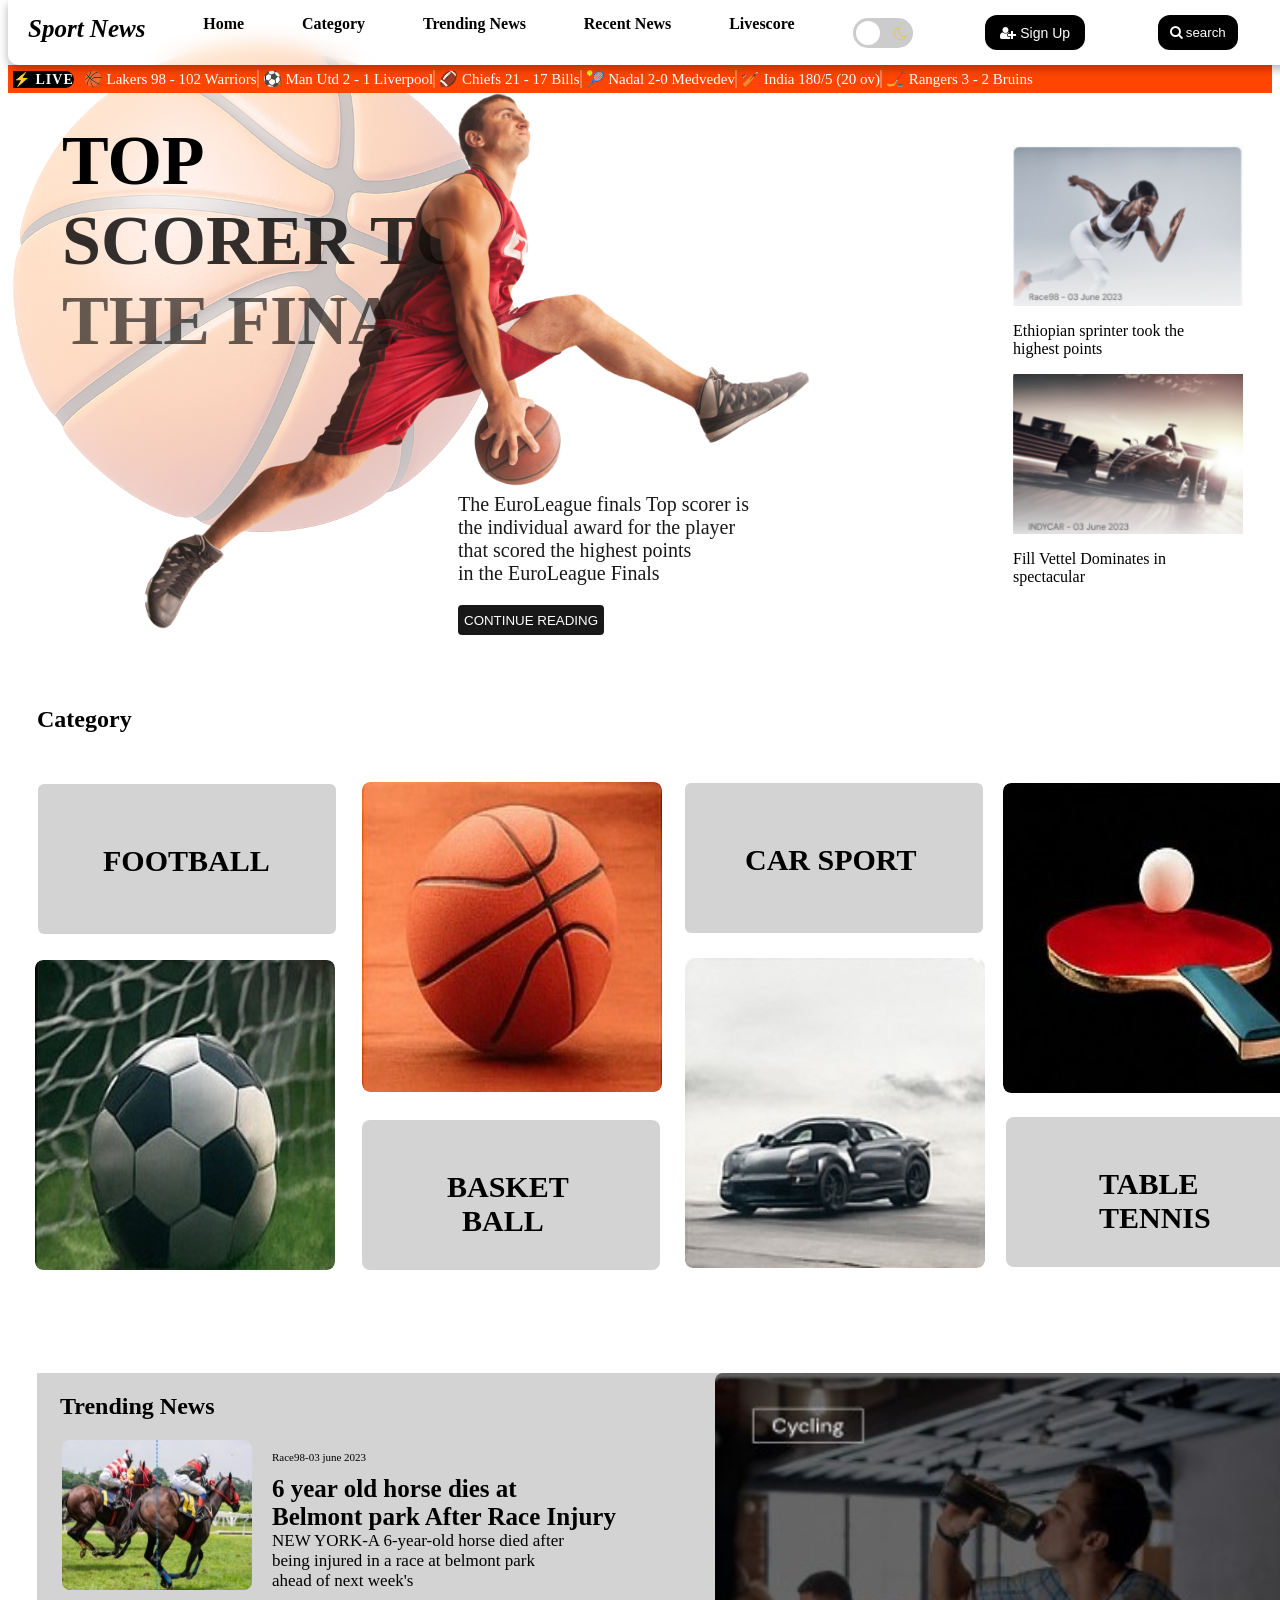
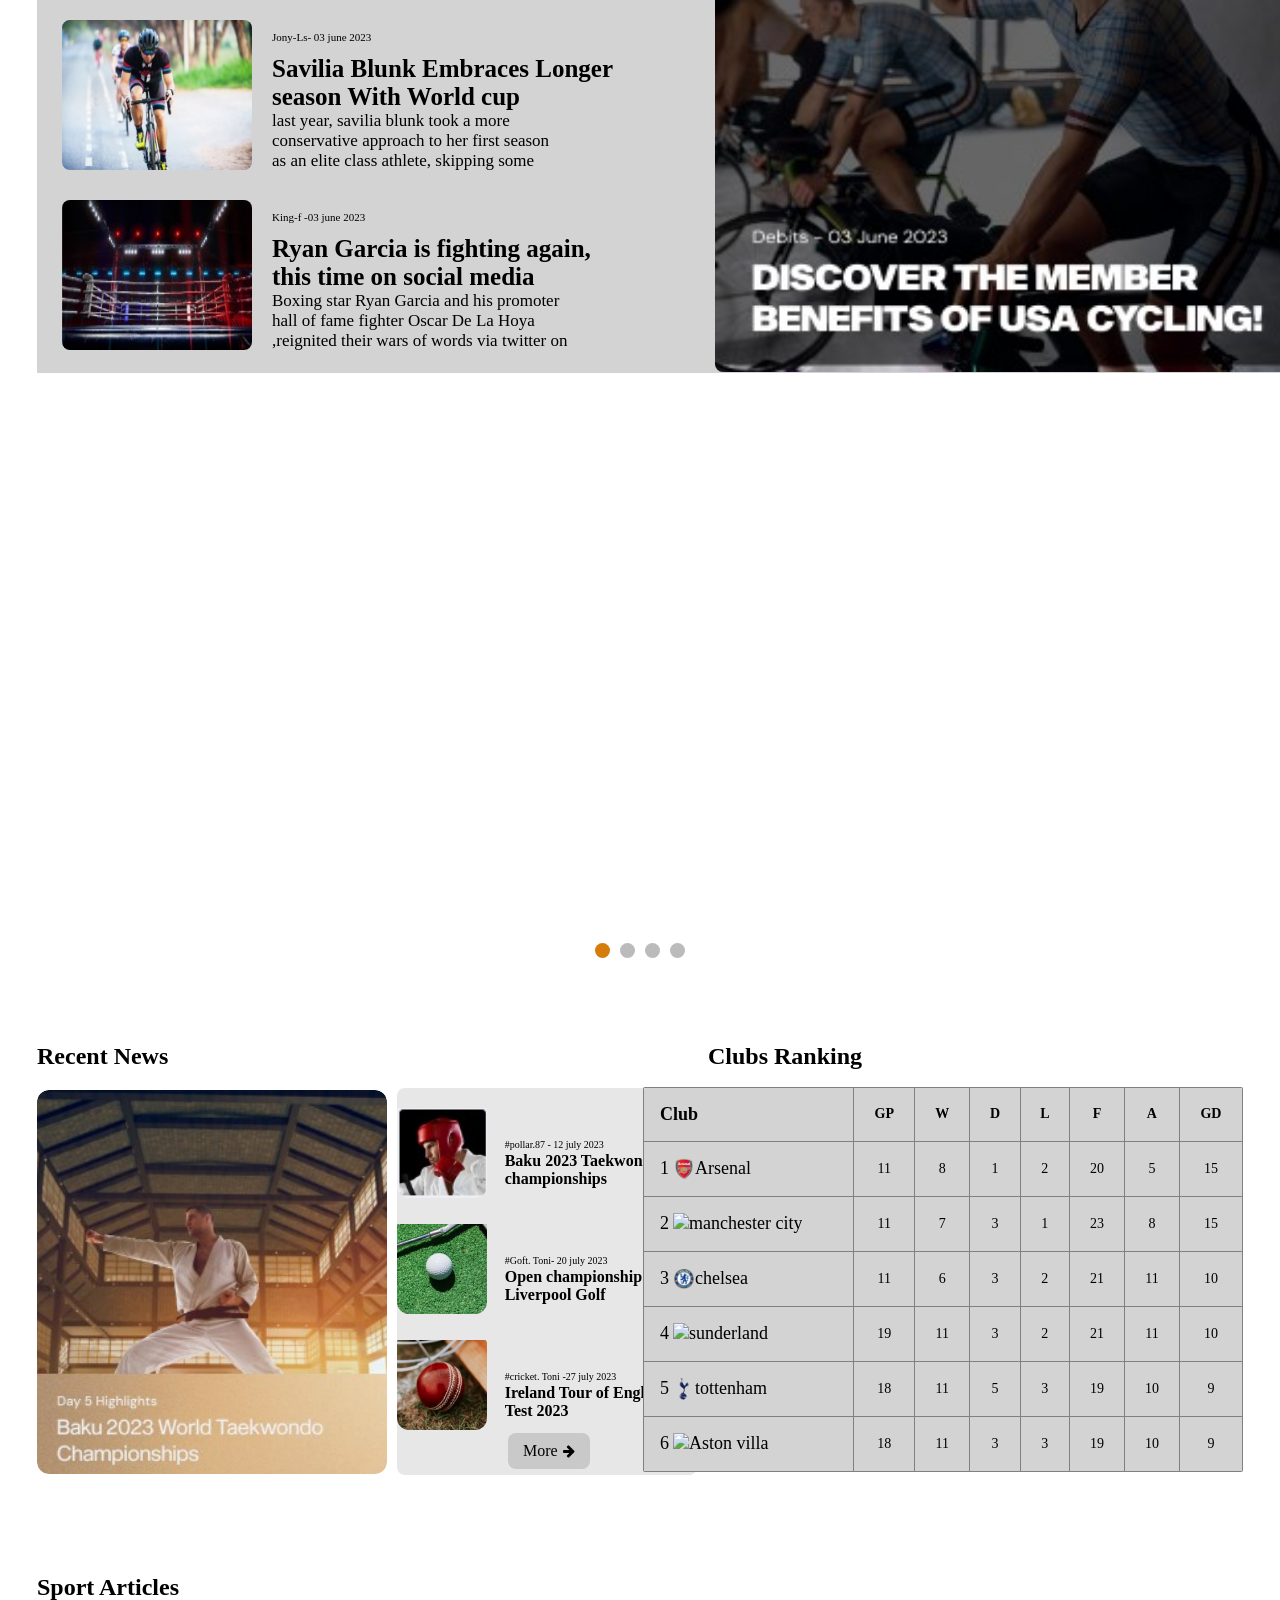
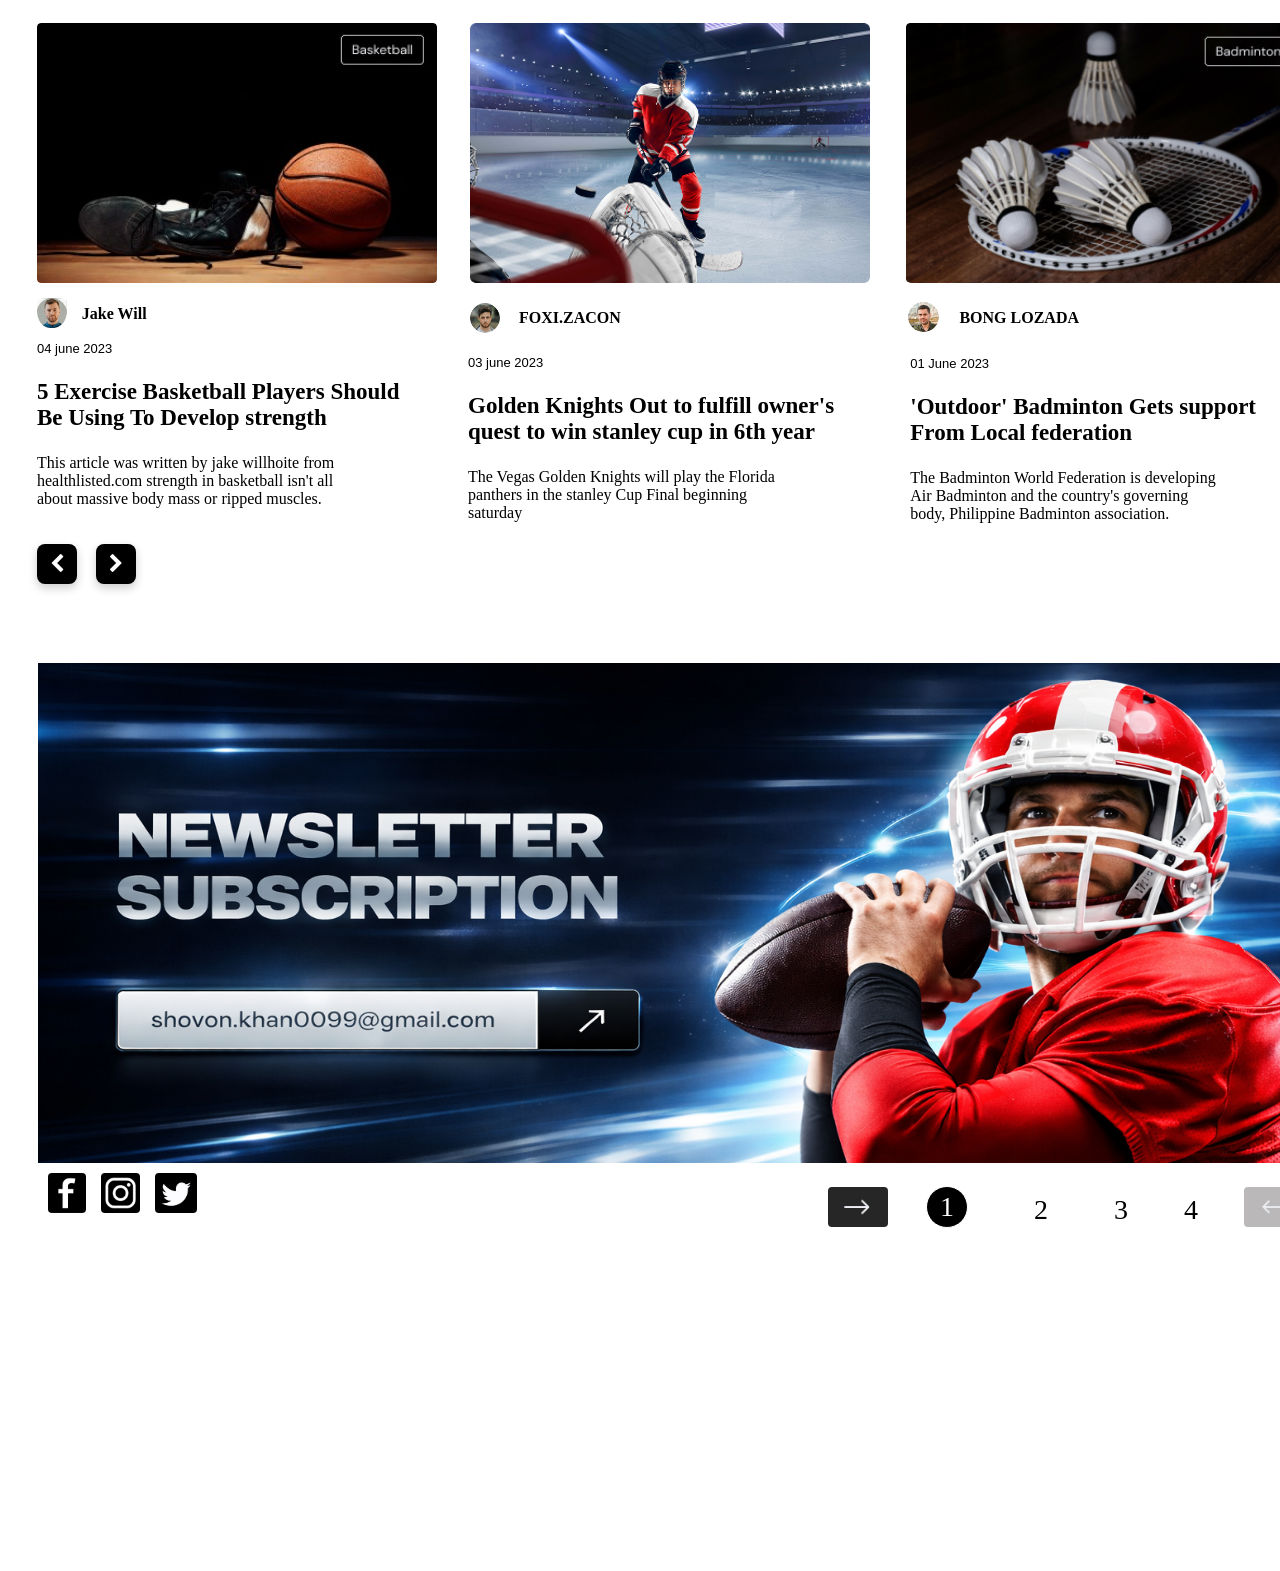
==== index.html @ 39269002 "make services the main page" ====
<!DOCTYPE html>
<html lang="en">

<head>
    <meta charset="UTF-8">
    <meta name="viewport" content="width=device-width, initial-scale=1.0">
    <title>Sport News - Your Daily Sports Hub</title>
    <link rel="stylesheet" href="https://cdnjs.cloudflare.com/ajax/libs/font-awesome/4.7.0/css/font-awesome.min.css">
    <link rel="stylesheet" href="../HTML/styly.css">
</head>

<body>

    <div id="main-wrapper">
        <div class="live-ticker">
            <div class="ticker-label">⚡ LIVE</div>
            <div class="ticker-wrap">
                <div class="ticker-move">
                    <span class="ticker-item">🏀 Lakers 98 - 102 Warriors</span>
                    <span class="ticker-item">⚽ Man Utd 2 - 1 Liverpool</span>
                    <span class="ticker-item">🏈 Chiefs 21 - 17 Bills</span>
                    <span class="ticker-item">🎾 Nadal 2-0 Medvedev</span>
                    <span class="ticker-item">🏏 India 180/5 (20 ov)</span>
                    <span class="ticker-item">🏒 Rangers 3 - 2 Bruins</span>
                </div>
            </div>
        </div>
        <!-- Navigation -->
        <ul class="nav-bar">
            <li class="brand">Sport News</li>
            <li style="font-weight: bold;"><a href="">Home</a></li>
            <li><a href="#invisible1">Category</a></li>
            <li><a href="#invisible2">Trending News</a></li>
            <li><a href="#invisible3">Recent News</a></li>
            <li><a href="#invisible3">Livescore</a></li>
            <li class="theme-switch-wrapper">
                <label class="theme-switch" for="darkmode-toggle">
                    <input type="checkbox" id="darkmode-toggle">
                    <span class="slider round">
                        <i class="fa fa-sun-o sun-icon"></i>
                        <i class="fa fa-moon-o moon-icon"></i>
                    </span>
                </label>
            </li>
            <!-- Sign Up Button (dynamically replaced by avatar when logged in) -->
            <li><button class="signup-button" id="signupBtn"><i class="fa fa-user-plus"></i> Sign Up</button></li>
            <button class="search-button">
                <i class="fa fa-search"></i> search
            </button>
        </ul>

        <!-- Hero Section -->
        <div class="hero-section">
            <img src="../Image/main ball3.png" alt="" class="heroball">
            <div class="hero-title">
                <h1 id="hero-headline">
                    <span class="title-word  word1">TOP </span> <br>
                    <span class="title-word word2">SCORER TO </span> <br>
                    <span class="title-word word3">THE FINAL</span> <br>
                    <span class="title-word  word4">MATCH </span>
                </h1>
            </div>
            <div class="hero-overlay">
                <img src="../Image/basketball player.png" alt="" class="hero-basketball-img">
                <div class="hero-text-box">
                    <p>
                        The EuroLeague finals Top scorer is <br>
                        the individual award for the player <br>
                        that scored the highest points <br>
                        in the EuroLeague Finals
                    </p>
                    <button class="read-more-btn"><a href="#sports-articles" class="read-more-link">CONTINUE
                            READING</a></button>
                </div>
            </div>
            <p id="invisible1"></p>
            <div class="side-articles">
                <div class="side-articles-img1">
                    <img src="../Image/relome.png" alt="" class="side-article-img">
                </div>
                <p class="font"> Ethiopian sprinter took the <br> highest points</p>
                <div class="side-articles-img2">
                    <img src="../Image/selome.png" alt="" class="side-article-img">
                </div>
                <p class="font">Fill Vettel Dominates in <br> spectacular</p>
            </div>
        </div>

        <!-- Category Section -->
        <h2 id="category-heading">Category</h2>
        <div class="category-grid reveal-up">
            <div>
                <div class="flabel">
                    <h3 class="football-label">FOOTBALL</h3>
                </div>
                <div class="fbal-Container">
                    <img src="../Image/fbal.jpg" alt="" class="football-img">
                </div>
            </div>
            <div>
                <div class="basktcontainer">
                    <img src="../Image/baskball.jpg" alt="" class="basketball-img">
                </div>
                <div class="bbal-label-container">
                    <h3 class="basketball-label">BASKET <br><span style="margin-left:15px;">BALL</span></h3>
                </div>
            </div>
            <div>
                <div class="tcarblowup">
                    <h3 class="car-label">CAR SPORT</h3>
                </div>
                <div class="carblowup">
                    <img src="../Image/car.jpg" alt="" class="car-img">
                </div>
            </div>
            <div>
                <div class="tennis-blowup">
                    <img src="../Image/tableten.jpg" alt="" class="tennis-img">
                </div>
                <div class="tlabel-blowup">
                    <h3 class="tennis-label">TABLE <br> <span>TENNIS</span></h3>
                </div>
            </div>
        </div>
        <p id="invisible2"></p>
        <!-- Trending Section -->
        <div class="trending-section  reveal-up" id="trending-section">
            <h2 class="trending-title">Trending News</h2>
            <div>
                <div class="trending-item">
                    <img src="../Image/best.jpg" alt="" class="trending-img">
                    <p class="trending-meta">Race98-03 june 2023 <br><br>
                        <span class="trending-headline">6 year old horse dies at <br> Belmont park After Race
                            Injury</span><br>
                        <span class="trending-desc">NEW YORK-A 6-year-old horse died after <br> being injured in a race
                            at belmont park <br> ahead of next week's</span>
                    </p>
                </div><br>
                <div class="trending-item">
                    <img src="../Image/awesome.jpg" alt="" class="trending-img">
                    <p class="trending-meta">Jony-Ls- 03 june 2023 <br><br>
                        <span class="trending-headline">Savilia Blunk Embraces Longer <br> season With World
                            cup</span><br>
                        <span class="trending-desc">last year, savilia blunk took a more <br> conservative approach to
                            her first season <br> as an elite class athlete, skipping some</span>
                    </p>
                </div><br>
                <div class="trending-item">
                    <img src="../Image/perfect.jpg" alt="" class="trending-img">
                    <p class="trending-meta">King-f -03 june 2023 <br><br>
                        <span class="trending-headline">Ryan Garcia is fighting again,<br> this time on social
                            media</span><br>
                        <span class="trending-desc">Boxing star Ryan Garcia and his promoter <br> hall of fame fighter
                            Oscar De La Hoya <br> ,reignited their wars of words via twitter on</span>
                    </p>
                </div>
                <div class="trending-featured">
                    <img src="../Image/original.jpg" alt="" class="featured-img">
                </div>
            </div>
        </div>

        <!-- Slider -->
        <div class="slider-wrapper">
            <div class="slider-container" id="slider-container"></div>
        </div>
        <div class="slider-dots" id="slider-dots"></div>
    </div>
    <p id="invisible3"></p>
    <!-- Recent News Section -->
    <div class="recent-section box reveal-up" id="recent-section">
        <div>
            <h2 class="recent-title">Recent News <span class="club-rank-title">Clubs Ranking</span></h2>
            <div class="fnews-img-container">
                <img src="../Image/baku.jpg" alt="" class="featured-news-img" id="baku-img">
            </div>
            <div id="sports-articles-container">
                <h2 class="sports-articles-title" id="sports-articles">Sport Articles</h2>
            </div>
        </div>

        <div class="news-sidebar">
            <div class="news-item  item1">
                <div class="news-thumb-Container">
                    <img src="../Image/party.jpg" alt="" class="news-thumb">
                </div>
                <p class="news-title-sm"><span class="news-meta">#pollar.87 - 12 july 2023</span> <br> Baku 2023
                    Taekwondo <br> championships</p>
            </div>
            <div class="news-item">
                <img src="../Image/kl.jpg" alt="" class="news-thumb">
                <p class="news-title-sm"><span class="news-meta">#Goft. Toni- 20 july 2023</span> <br> Open championship
                    Royal Liverpool Golf</p>
            </div>
            <div class="news-item">
                <img src="../Image/josh.jpg" alt="" class="news-thumb">
                <p class="news-title-sm"><span class="news-meta">#cricket. Toni -27 july 2023</span> <br> Ireland Tour
                    of England <br> Test 2023</p>
            </div>
            <a href="https://www.espn.com/" target="_blank" rel="noopener" class="more-btn"> More <i
                    class="fa fa-arrow-right"></i></a>
        </div>

        <div class="rankings-table">
            <table class="league-table">
                <tr>
                    <th class="club-cell">Club</th>
                    <th>GP</th>
                    <th>W</th>
                    <th>D</th>
                    <th>L</th>
                    <th>F</th>
                    <th>A</th>
                    <th>GD</th>
                </tr>
                <tr>
                    <td class="club-cell"><span>1</span><img src="../Image/arsenal.png"
                            class="club-icon"><span>Arsenal</span></td>
                    <td>11</td>
                    <td>8</td>
                    <td>1</td>
                    <td>2</td>
                    <td>20</td>
                    <td>5</td>
                    <td>15</td>
                </tr>
                <tr>
                    <td class="club-cell"><span>2</span><img src="../IMAGE/mancity.png"
                            class="club-icon"><span>manchester city</span></td>
                    <td>11</td>
                    <td>7</td>
                    <td>3</td>
                    <td>1</td>
                    <td>23</td>
                    <td>8</td>
                    <td>15</td>
                </tr>
                <tr>
                    <td class="club-cell"><span>3</span><img src="../Image/chelsea.png"
                            class="club-icon"><span>chelsea</span></td>
                    <td>11</td>
                    <td>6</td>
                    <td>3</td>
                    <td>2</td>
                    <td>21</td>
                    <td>11</td>
                    <td>10</td>
                </tr>
                <tr>
                    <td class="club-cell"><span>4</span><img src="../IMAGE/sunny.png"
                            class="club-icon"><span>sunderland</span></td>
                    <td>19</td>
                    <td>11</td>
                    <td>3</td>
                    <td>2</td>
                    <td>21</td>
                    <td>11</td>
                    <td>10</td>
                </tr>
                <tr>
                    <td class="club-cell"><span>5</span><img src="../Image/totenham x.png"
                            class="club-icon"><span>tottenham</span></td>
                    <td>18</td>
                    <td>11</td>
                    <td>5</td>
                    <td>3</td>
                    <td>19</td>
                    <td>10</td>
                    <td>9</td>
                </tr>
                <tr>
                    <td class="club-cell"><span>6</span><img src="../IMAGE/aston villa.png"
                            class="club-icon"><span>Aston villa</span></td>
                    <td>18</td>
                    <td>11</td>
                    <td>3</td>
                    <td>3</td>
                    <td>19</td>
                    <td>10</td>
                    <td>9</td>
                </tr>
            </table>
        </div>
    </div>
    <!-- Articles Section -->
    <div class="articles-section  reveal-up" id="articles-section">
        <div class="article-card">
            <div class="first">
                <img src="../Image/firstbas.jpg" alt="" class="article-main-img">
            </div>
            <div class="author-info">
                <img src="../Image/firstguy.jpg" alt="" class="author-avatar">
                <span class="author-name">Jake Will</span>
            </div>
            <p class="article-date">04 june 2023</p>
            <p class="article-title">5 Exercise Basketball Players Should <br> Be Using To Develop strength</p>
            <p class="article-excerpt">This article was written by jake willhoite from <br> healthlisted.com
                strength in basketball isn't all <br> about massive body mass or ripped muscles.</p>
            <div class="nav-arrow-left">
                <i class="fa fa-chevron-left"></i>
            </div>
            <div class="nav-arrow-right">
                <i class="fa fa-chevron-right "></i>
            </div>
        </div>

        <div class="article-card middle-article">
            <div class="second">
                <img src="../Image/hockey-players 1.png" alt="" class="middle-img">
            </div>
            <img src="../Image/secondguy.jpg" alt="" class="middle-author-avatar">
            <div class="middle-author-name">FOXI.ZACON</div>
            <div class="middle-content">
                <p class="article-date">03 june 2023</p>
                <p class="article-title">Golden Knights Out to fulfill owner's <br> quest to win stanley cup in 6th
                    year</p>
                <p class="article-excerpt">The Vegas Golden Knights will play the Florida <br> panthers in the
                    stanley Cup Final beginning <br> saturday</p>
            </div>
        </div>

        <div class="article-card right-article">
            <div class="third">
                <img src="../Image/coned.png" alt="" class="right-img">
            </div>
            <img src="../Image/thirdguy.jpg" alt="" class="right-author-avatar">
            <span class="right-author-name">BONG LOZADA</span>
            <div class="right-content">
                <p class="article-date">01 June 2023</p>
                <p class="article-title">'Outdoor' Badminton Gets support <br> From Local federation</p>
                <p class="article-excerpt">The Badminton World Federation is developing <br> Air Badminton and the
                    country's governing <br> body, Philippine Badminton association.</p>
            </div>
        </div>
    </div>

    <!-- Social Section -->
    <div class="social-section box reveal-up">
        <img src="../Image/nicewon3.png" alt="" class="main-banner">
        <div>
            <img src="../Image/LEFTrows.jpg" alt="" class="pagination-left">
            <div class="page-numbers">
                <span class="pagy active page1">1</span>
                <span class="page-num page2">2</span>
                <span class="page-num page3">3</span>
                <span class="page-num page4">4</span>
            </div>
            <img src="../Image/arrow.jpg" alt="" class="pagination-right">
            <div class="social-icons">
                <img src="../Image/facebook.png" alt="" class="social-icon social1">
                <img src="../Image/instagram.png" alt="" class="social-icon social2">
                <img src="../Image/twitter.png" alt="" class="social-icon social3">
            </div>
        </div>
    </div>

    <!-- Search Overlay -->
    <div id="search-overlay" class="search-overlay">
        <div class="search-overlay-content">
            <span class="close-search">&times;</span>
            <div class="search-box">
                <i class="fa fa-search"></i>
                <input type="text" id="overlay-search-input" placeholder="Search news, scores, articles..."
                    autocomplete="off">
            </div>
        </div>
    </div>

    <!-- Auth Overlay (Sign Up / Log In) -->
    <div id="auth-overlay" class="auth-overlay">
        <div class="auth-overlay-content">
            <span class="close-auth">&times;</span>
            <!-- Sign Up Form -->
            <div id="signup-form" class="auth-form active">
                <h2>Create an Account</h2>
                <form id="signup-form-fields">
                    <div class="form-group">
                        <label for="signup-name"><i class="fa fa-user"></i> Full Name</label>
                        <input type="text" id="signup-name" placeholder="John Doe" required>
                    </div>
                    <div class="form-group">
                        <label for="signup-email"><i class="fa fa-envelope"></i> Email</label>
                        <input type="email" id="signup-email" placeholder="your@email.com" required>
                    </div>
                    <div class="form-group">
                        <label for="signup-password"><i class="fa fa-lock"></i> Password</label>
                        <input type="password" id="signup-password" placeholder="••••••••" required>
                    </div>
                    <div class="form-group checkbox-group">
                        <input type="checkbox" id="terms" required>
                        <label for="terms">I accept the <a href="#" id="terms-link">Terms and Conditions</a></label>
                    </div>
                    <button type="submit" class="auth-submit">Sign Up</button>
                </form>
                <p class="toggle-link">Already have an account? <a href="#" id="show-login">Log in</a></p>
            </div>
            <!-- Log In Form (with in‑form success message) -->
            <div id="login-form" class="auth-form">
                <h2>Welcome Back</h2>
                <form id="login-form-fields">
                    <!-- The success message will be inserted here dynamically -->
                    <div id="login-success-msg" class="login-success-msg" style="display: none;"></div>
                    <div class="form-group">
                        <label for="login-name"><i class="fa fa-user"></i> Full Name</label>
                        <input type="text" id="login-name" placeholder="John Doe" required>
                    </div>
                    <div class="form-group">
                        <label for="login-email"><i class="fa fa-envelope"></i> Email</label>
                        <input type="email" id="login-email" placeholder="your@email.com" required>
                    </div>
                    <div class="form-group">
                        <label for="login-password"><i class="fa fa-lock"></i> Password</label>
                        <input type="password" id="login-password" placeholder="••••••••" required>
                    </div>
                    <button type="submit" class="auth-submit">Log In</button>
                </form>
                <p class="toggle-link">Don't have an account? <a href="#" id="show-signup">Sign up</a></p>
            </div>
        </div>
    </div>
    <button id="backToTop" title="Go to top">↑</button>

    <script src="../HTML/project.js"></script>
</body>
</html>
---- HTML/styly.css ----
/* ========== YOUR ORIGINAL CSS (preserved) ========== */
.live-ticker {
    background-color: #ff4500;
    color: white;
    display: flex;
    align-items: center;
    overflow: hidden;
    position: sticky;
    top: 65px;
    z-index: 500;
    padding: 5px;
}

.ticker-label {
    background-color: black;
    color: white;
    font-weight: bold;
    margin-right: 10px;
    border-radius: 0 20px 20px 0;
    font-size: 14px;
    letter-spacing: 1px;
    white-space: nowrap;
}

.ticker-wrap {
    flex: 1;
    overflow: hidden;
}

.ticker-move {
    display: inline-block;
    white-space: nowrap;
    animation: ticker 30s linear infinite;
}

.ticker-item {
    display: inline-block;
    font-size: 15px;
    font-weight: 500;
    border-right: 2px solid rgba(255, 255, 255, 0.3);
}

.ticker-item:last-child {
    border-right: none;
}

@keyframes ticker {
    0% {
        transform: translateX(0);
    }
    100% {
        transform: translateX(-50%);
    }
}

.ticker-move:hover {
    animation-play-state: paused;
}

#main-wrapper {
    max-width: 100%;
    width: 1359px;
}

/* Navigation bar */
.nav-bar {
    position: fixed;
    top: 0;
    background: rgba(0, 0, 0, 0);
    backdrop-filter: blur(10px);
    color: black;
    padding: 10px 20px;
    border-radius: 0px 0px 10px 10px;
    box-shadow: 0 4px 10px rgba(0, 0, 0, 0.3);
    display: flex;
    justify-content: space-between;
    font-weight: bold;
    margin: 0;
    width: 100%;
    z-index: 900;
    transition: background 0.3s ease, backdrop-filter 0.3s ease;
}

.nav-bar.scrolled {
    background: rgba(255, 255, 255, 0.95);
    backdrop-filter: blur(5px);
    box-shadow: 0 4px 20px rgba(0, 0, 0, 0.2);
}

.nav-bar li {
    position: relative;
    padding: 5px 0;
    text-decoration-line: none;
    list-style-type: none;
}

.nav-bar li a::after {
    content: '';
    position: absolute;
    bottom: 0;
    left: 50%;
    transform: translateX(-50%) scaleX(0);
    transform-origin: center;
    width: 100%;
    height: 2px;
    background-color: #ff4500;
    transition: transform 0.3s ease;
}

.nav-bar li a:hover::after {
    transform: translateX(-50%) scaleX(1);
}

.nav-bar li a {
    text-decoration-line: none;
    color: black;
}

.nav-menu,
.title-words {
    display: flex;
    list-style-type: none;
    justify-content: space-between;
    font-weight: bold;
}

/* Brand */
.brand {
    font-size: 25px;
    font-style: oblique;
}

/* Theme Toggle Switch */
.theme-switch-wrapper {
    display: flex;
    align-items: center;
}

.theme-switch {
    position: relative;
    display: inline-block;
    width: 60px;
    height: 30px;
}

.theme-switch input {
    opacity: 0;
    width: 0;
    height: 0;
}

.slider {
    position: absolute;
    cursor: pointer;
    top: 0;
    left: 0;
    right: 0;
    bottom: 0;
    background-color: #ccc;
    transition: 0.4s;
    border-radius: 30px;
    display: flex;
    align-items: center;
    justify-content: space-between;
    padding: 0 5px;
}

.slider:before {
    position: absolute;
    content: "";
    height: 24px;
    width: 24px;
    left: 3px;
    bottom: 3px;
    background-color: white;
    transition: 0.4s;
    border-radius: 50%;
    z-index: 2;
}

.sun-icon,
.moon-icon {
    color: #f39c12;
    font-size: 16px;
    z-index: 1;
    transition: opacity 0.3s;
}

.moon-icon {
    color: #f1c40f;
}

input:checked+.slider {
    background-color: #2c3e50;
}

input:checked+.slider:before {
    transform: translateX(30px);
}

input:checked+.slider .sun-icon {
    opacity: 0.5;
}

input:checked+.slider .moon-icon {
    opacity: 1;
}

.sun-icon {
    opacity: 1;
}

.moon-icon {
    opacity: 0.5;
}

.theme-switch:hover .slider:before {
    box-shadow: 0 0 5px rgba(0, 0, 0, 0.3);
}

/* Dark mode styles */
.dark-mode {
    background-color: #121212;
    color: #f0f0f0;
}

.dark-mode .nav-bar {
    background: rgba(30, 30, 30, 0.95);
    color: orange;
}

.dark-mode .nav-bar li a {
    color: #f0f0f0;
}

.dark-mode .search-button {
    background-color: #444;
    color: white;
}

.dark-mode .search-button:hover {
    background-color: #ff4500;
}

.dark-mode .hero-overlay {
    background-color: transparent;
}

.dark-mode .hero-text-box {
    color: white;
}

.dark-mode .read-more-btn {
    background-color: #444;
    color: white;
}

.dark-mode .read-more-link {
    color: white;
}

.dark-mode .flabel,
.dark-mode .bbal-label-container,
.dark-mode .tcarblowup,
.dark-mode .tlabel-blowup {
    background-color: #2a2a2a;
    color: #f0f0f0;
}

.dark-mode .football-label,
.dark-mode .basketball-label,
.dark-mode .car-label,
.dark-mode .tennis-label {
    color: #f0f0f0;
}

.dark-mode .trending-section {
    background-color: #1e1e1e;
    color: #f0f0f0;
}

.dark-mode .trending-item:hover {
    background-color: #333;
}

.dark-mode .trending-meta,
.dark-mode .trending-headline,
.dark-mode .trending-desc {
    color: #f0f0f0;
}

.dark-mode .news-sidebar {
    color: #f0f0f0;
    background-color: #2a2a2a;
}

.dark-mode .news-item:hover {
    background-color: #3a3a3a;
}

.dark-mode .more-btn {
    background-color: #444;
    color: #f0f0f0;
}

.dark-mode .more-btn:hover {
    background-color: #ff4500;
}

.dark-mode .league-table th,
.dark-mode .league-table td {
    background-color: #2a2a2a;
    color: #f0f0f0;
}

.dark-mode .league-table tr:hover td {
    background-color: #3a3a3a;
}

.dark-mode .article-card {
    color: #f0f0f0;
    padding: 15px;
    border-radius: 8px;
}

.dark-mode .nav-bar.scrolled {
    background: rgba(30, 30, 30, 0.95);
}

.dark-mode .author-name,
.dark-mode .article-date,
.dark-mode .article-title,
.dark-mode .article-excerpt {
    color: #f0f0f0;
}

.dark-mode .nav-arrow-left,
.dark-mode .nav-arrow-right {
    background-color: #444;
}

.dark-mode .nav-arrow-left i,
.dark-mode .nav-arrow-right i {
    color: white;
}

.dark-mode .social-section {
    background-color: black;
}

.dark-mode .page-num,
.dark-mode .pagy {
    color: #f0f0f0;
}

.dark-mode .pagy.active {
    background-color: #ff4500;
    color: white;
}

.dark-mode .live-ticker {
    background-color: #cc3700;
}

.dark-mode .sports {
    color: orangered;
}

body.dark-mode {
    background-color: black;
}

.dark-mode .page-num:hover {
    background-color: orangered;
}

/* Search Overlay */
.search-overlay {
    display: none;
    position: fixed;
    top: 0;
    right: 29px;
    width: 450px;
    height: 50px;
    z-index: 9999;
    opacity: 1;
    transition: opacity 0.3s ease;
}

.search-overlay.active {
    display: flex;
    opacity: 1;
}

.search-overlay-content {
    text-align: center;
    width: 100%;
    max-width: 600px;
    color: white;
    position: relative;
}

.close-search {
    position: absolute;
    top: 0px;
    right: 0;
    font-size: 50px;
    color: white;
    cursor: pointer;
    transition: color 0.3s;
}

.close-search:hover {
    color: #ff4500;
}

.search-box {
    display: flex;
    align-items: center;
    background: rgba(0, 0, 0, 0.74);
    border-radius: 29px;
    padding: 10px 20px;
    margin-bottom: 20px;
}

.search-box i {
    color: white;
    font-size: 20px;
    margin-right: 10px;
}

.search-box input {
    flex: 1;
    border: none;
    outline: none;
    font-size: 18px;
    padding: 10px 0;
    background: transparent;
    color: white;
}

.search-box input::placeholder {
    color: #aaa;
}

.search-suggestions p {
    color: #aaa;
    font-size: 14px;
}

.search-overlay.active~.nav-bar {
    display: none;
}

@media screen and (max-width: 600px) {
    .search-overlay-content h2 {
        font-size: 1.8rem;
    }
    .close-search {
        top: -40px;
        font-size: 40px;
    }
    .search-box input {
        font-size: 16px;
    }
}

.search-button {
    margin-right: 30px;
    background-color: black;
    color: white;
    cursor: pointer;
    height: 35px;
    width: 80px;
    border-radius: 12px;
    margin-right: 70px;
    border: none;
    margin-top: 5px;
}

.search-button:hover {
    transform: scale(1.02);
    background-color: #ff4500;
}

/* Sign Up button styles */
.signup-button {
    margin-left: 15px;
    margin-right: 15px;
    background-color: black;
    color: white;
    cursor: pointer;
    height: 35px;
    padding: 0 15px;
    border-radius: 12px;
    border: none;
    font-size: 14px;
    transition: transform 0.2s, background-color 0.3s;
}

.signup-button:hover {
    transform: scale(1.02);
    background-color: #ff4500;
}

.dark-mode .signup-button {
    background-color: #444;
    color: white;
}

.dark-mode .signup-button:hover {
    background-color: #ff4500;
}

/* ========== NEW: User Avatar Circle ========== */
.user-avatar {
    display: inline-flex;
    align-items: center;
    justify-content: center;
    width: 35px;
    height: 35px;
    background-color: #ff4500;
    color: white;
    border-radius: 50%;
    font-weight: bold;
    font-size: 16px;
    margin-left: 15px;
    cursor: pointer;
    transition: background-color 0.3s;
}

.user-avatar:hover {
    background-color: #cc3700;
}

/* Hero section */
.hero-section {
    position: relative;
    height: 650px;
}

.heroball {
    height: 500px;
    opacity: 0.3;
    animation: heromove 3s ease;
}

@keyframes heromove {
    0% {
        transform: translateY(-400px);
    }
}

.hero-title {
    font-weight: 900;
    position: absolute;
    top: 38px;
    opacity: 1;
    font-size: 35px;
    margin-left: 54px;
}

.title-word {
    display: inline-block;
}

.word2 {
    opacity: 0.8;
}

.word3 {
    opacity: 0.6;
}

.word4 {
    opacity: 0.4;
}

.hero-basketball-img {
    position: absolute;
    top: 50px;
    right: 320px;
    height: 550px;
}

.hero-overlay {
    opacity: 0.9;
    background-color: rgba(128, 128, 128, 0.753);
}

.hero-text-box {
    font-size: 20px;
    position: absolute;
    left: 450px;
    top: 437px;
}

.read-more-btn {
    background-color: black;
    color: white;
    height: 30px;
    border-radius: 4px;
    cursor: pointer;
    border: none;
}

.read-more-btn:hover {
    background-color: #ff4500;
}

.read-more-link {
    text-decoration: none;
    color: white;
}

.side-articles {
    position: absolute;
    right: 29px;
    top: 110px;
}

.side-articles-img1,
.side-articles-img2 {
    width: 230px;
    height: 160px;
    overflow: hidden;
}

.side-article-img {
    width: 230px;
    height: 160px;
    transition: transform 0.9s;
}

.side-article-img:hover {
    transform: scale(1.06);
}

#invisible1 {
    margin-top: 70px;
}

/* Category */
#category-heading {
    margin-left: 29px;
}

.category-grid {
    width: 1325px;
    height: 600px;
    display: flex;
    overflow: hidden;
    margin-right: 10px;
}

.flabel {
    position: absolute;
    left: 30px;
    top: 31px;
    background-color: lightgray;
    width: 298px;
    height: 150px;
    border-radius: 6px;
}

.football-label {
    position: absolute;
    left: 30px;
    padding: 28px 30px 60px 35px;
    border-radius: 6px;
    animation: move 3s ease;
    font-size: 30px;
    top: 2px;
    transition: transform 0.9s;
}

.football-label:hover {
    transform: scale(1.2);
}

.fbal-Container {
    position: absolute;
    width: 300px;
    height: 310px;
    top: 207px;
    left: 27px;
    border-radius: 8px;
    overflow: hidden;
}

.football-img {
    height: 310px;
    width: 300px;
    position: absolute;
    border-radius: 8px;
    animation: move 3s ease;
    transition: transform 0.9s;
}

.football-img:hover {
    transform: scale(1.2);
}

.basktcontainer {
    height: 310px;
    width: 300px;
    position: relative;
    top: 29px;
    left: 354px;
    overflow: hidden;
    border-radius: 8px;
}

.basketball-img {
    height: 310px;
    width: 300px;
    position: relative;
    left: 0px;
    border-radius: 8px;
    animation: loner 3s ease;
    transition: transform 0.9s;
}

.basketball-img:hover {
    transform: scale(1.2);
}

.bbal-label-container {
    position: absolute;
    top: 367px;
    width: 298px;
    left: 354px;
    height: 150px;
    border-radius: 8px;
    background-color: lightgrey;
}

.basketball-label {
    position: absolute;
    width: 130px;
    align-items: center;
    padding: 20px 85px 40px 85px;
    border-radius: 6px;
    animation: fade 3s ease;
    font-size: 30px;
    transition: transform 0.9s;
}

.basketball-label:hover {
    transform: scale(1.2);
}

.tcarblowup {
    position: absolute;
    right: 350px;
    top: 30px;
    background-color: rgba(211, 211, 211, 0.986);
    width: 298px;
    height: 150px;
    border-radius: 6px;
}

.car-label {
    position: absolute;
    padding: 30px 60px 50px 60px;
    border-radius: 6px;
    font-size: 30px;
    animation: loner 3s ease;
    transition: transform 0.9s;
}

.car-label:hover {
    transform: scale(1.2);
}

.carblowup {
    position: absolute;
    height: 310px;
    width: 300px;
    top: 205px;
    right: 348px;
    border-radius: 8px;
    overflow: hidden;
}

.car-img {
    height: 310px;
    width: 300px;
    position: absolute;
    border-radius: 8px;
    animation: fade 3s ease;
    transition: transform 0.9s;
}

.car-img:hover {
    transform: scale(1.2);
}

.tennis-blowup {
    position: absolute;
    right: 30px;
    top: 30px;
    width: 300px;
    height: 310px;
    overflow: hidden;
    border-radius: 8px;
}

.tennis-img {
    position: absolute;
    width: 300px;
    height: 310px;
    border-radius: 8px;
    animation: right 3s ease;
    margin-right: 19px;
    transition: transform 0.9s;
}

.tennis-img:hover {
    transform: scale(1.2);
}

.tlabel-blowup {
    position: absolute;
    right: 29px;
    top: 364px;
    width: 298px;
    height: 150px;
    border-radius: 8px;
    background-color: lightgrey;
}

.tennis-label {
    position: absolute;
    padding: 20px 93px 40px 93px;
    border-radius: 6px;
    animation: right 3s ease;
    font-size: 30px;
    margin-right: 19px;
    transition: transform 0.9s;
}

.tennis-label:hover {
    transform: scale(1.2);
}

@keyframes right {
    0% {
        transform: translateX(400px);
    }
    100% {
        transform: translateX(0);
    }
}

@keyframes fade {
    50% {
        transform: translateY(500px);
    }
}

@keyframes loner {
    50% {
        transform: translateY(-500px);
    }
}

@keyframes move {
    0% {
        transform: translateX(-500px);
    }
}

#invisible2 {
    position: absolute;
    top: 1280px;
    visibility: hidden;
}

.trending-section {
    width: 1268px;
    height: 600px;
    background-color: lightgrey;
    margin: 0px 29px 0px 29px;
}

.trending-title {
    padding: 20px 0px 0px 23px;
}

.trending-item {
    display: flex;
    transition: transform 0.9s;
}

.trending-item:hover {
    background-color: rgba(128, 128, 128, 0.534);
    transform: scale(1.01);
    width: 55%;
}

.trending-img {
    height: 150px;
    width: 190px;
    border-radius: 8px;
    margin-left: 25px;
}

.trending-img:hover {
    transform: scale(1.02);
}

.trending-meta {
    font-size: 11px;
    padding-left: 20px;
}

.trending-headline {
    font-size: 25px;
    font-weight: bold;
}

.trending-desc {
    font-size: 17px;
}

.trending-featured {
    position: absolute;
    top: 0px;
    right: 0px;
}

.featured-img {
    width: 590px;
    height: 599px;
    border-radius: 8px;
}

/* Slider */
.slider-wrapper {
    width: 1270px;
    margin-left: 29px;
    height: 500px;
    overflow: hidden;
    margin-top: 70px;
}

.slider-container {
    position: relative;
    width: 100%;
    height: 100%;
    z-index: -1000;
}

.slide {
    position: absolute;
    opacity: 0;
    inset: 0;
    transition: opacity 1s ease forwards;
    pointer-events: none;
}

.slide.active {
    opacity: 1;
    pointer-events: auto;
}

.slide-img {
    width: 100%;
    height: 100%;
    object-fit: cover;
    display: block;
}

.slider-dots {
    position: absolute;
    left: 50%;
    transform: translateX(-50%);
    display: flex;
    gap: 10px;
    z-index: 10;
}

.dot {
    width: 15px;
    height: 15px;
    background: #bbb;
    border-radius: 50%;
    cursor: pointer;
}

.dot.active {
    background: #d47d0a;
}

.slide-topic {
    position: absolute;
    top: 10px;
    left: 45px;
    border: 1px solid white;
    padding: 5px 9px;
    border-radius: 4px;
    font-size: 25px;
}

.slide-date {
    position: absolute;
    top: 270px;
    left: 45px;
}

.slide-headline {
    position: absolute;
    top: 285px;
    left: 45px;
}

.slide-description {
    position: absolute;
    top: 380px;
    left: 45px;
    color: rgba(245, 222, 179, 0.87);
}

/* Recent News */
.recent-section {
    margin-top: 80px;
    width: 100%;
    height: 550px;
    display: flex;
}

.recent-title {
    margin-left: 29px;
}

.club-rank-title {
    position: absolute;
    top: 20px;
    left: 700px;
}

.fnews-img-container {
    height: 384px;
    border-radius: 12px;
    margin-left: 29px;
    overflow: hidden;
}

.featured-news-img {
    height: 384px;
    transition: transform 0.9s;
    border-radius: 12px;
}

.featured-news-img:hover {
    transform: scale(1.04);
}

.sports-articles-title {
    position: absolute;
    left: 29px;
    margin-top: 100px;
}

.news-sidebar {
    background-color: rgba(211, 211, 211, 0.541);
    width: 300px;
    margin: 65px 0px 0px 10px;
    height: 387px;
    border-radius: 8px;
}

.news-item {
    display: flex;
    transition: transform 0.2s, background-color 0.2s;
}

.news-item:hover {
    background-color: #f0f0f0;
    transform: scale(1.01);
}

.item1:hover {
    border-radius: 8px 8px 0px 0px;
}

.news-thumb-Container {
    height: 90px;
    width: 90px;
    border-radius: 12px;
}

.news-thumb {
    height: 90px;
    width: 90px;
    padding-top: 20px;
    border-radius: 12px;
    object-fit: cover;
    transition: transform 0.9s;
}

.news-thumb:hover {
    transform: scale(1.05);
}

.news-meta {
    font-size: 10px;
    font-weight: lighter;
}

.news-title-sm {
    font-weight: bold;
    margin-top: 46px;
    padding-left: 18px;
}

.more-btn {
    position: absolute;
    left: 500px;
    top: 410px;
    background-color: rgba(128, 128, 128, 0.301);
    padding: 3px 15px;
    height: 30px;
    border-radius: 8px;
    cursor: pointer;
    text-decoration: none;
    color: black;
    display: inline-flex;
    align-items: center;
    border: none;
    transition: background-color 0.3s;
}

.more-btn:hover {
    background-color: #ff4500;
}

.more-btn i {
    color: inherit;
    font-size: 14px;
    margin-left: 5px;
}

.rankings-table {
    width: 600px;
    margin: auto;
    position: absolute;
    top: 64px;
    right: 0px;
    margin-right: 29px;
}

.league-table {
    color: black;
    background-color: grey;
    border-spacing: 1px;
    width: 100%;
    font-size: 14px;
    height: 380px;
    border-radius: 2px;
}

.league-table th,
.league-table td {
    background-color: lightgray;
    text-align: center;
    padding: 16px;
}

.league-table tr {
    transition: all 0.3s ease;
}

.league-table tr:hover td {
    background-color: #f0f0f0;
    transform: scale(1.02);
    box-shadow: 0 2px 8px rgba(0, 0, 0, 0.1);
}

.club-cell {
    display: flex;
    align-items: center;
    overflow: auto;
    font-size: 18px;
}

.club-cell span {
    margin-right: 4px;
    overflow: hidden;
}

.club-icon {
    height: 22px;
}

/* Articles */
.articles-section {
    position: relative;
    height: 640px;
    width: 1327px;
    display: flex;
    margin-top: 50px;
}

.article-card {
    margin-left: 29px;
}

.first {
    width: 400px;
    height: 260px;
    border-radius: 4px;
    overflow: hidden;
}

.article-main-img {
    width: 400px;
    height: 260px;
    border-radius: 4px;
    transition: transform 0.9s;
}

.article-main-img:hover {
    transform: scale(1.05);
}

.author-info {
    display: flex;
}

.author-avatar {
    height: 30px;
    padding-top: 15px;
    border-radius: 40%;
}

.author-name {
    padding-left: 15px;
    font-weight: bold;
    margin-top: 22px;
}

.article-date {
    font-family: 'Trebuchet MS', sans-serif;
    font-size: 13px;
}

.article-title {
    font-size: 23px;
    font-weight: bold;
}

.article-excerpt {
    font-size: 16px;
}

.nav-arrow-left,
.nav-arrow-right {
    display: inline-flex;
    align-items: center;
    justify-content: center;
    width: 40px;
    height: 40px;
    background-color: black;
    border-radius: 20%;
    font-size: 20px;
    cursor: pointer;
    transition: all 0.3s ease;
    margin-top: 20px;
    box-shadow: 0 4px 10px rgba(0, 0, 0, 0.2);
}

.nav-arrow-left i,
.nav-arrow-right i {
    color: white;
}

.nav-arrow-right {
    margin-left: 15px;
}

.nav-arrow-left:hover,
.nav-arrow-right:hover {
    background-color: #ff4500;
    transform: scale(1.15);
    box-shadow: 0 6px 15px rgba(255, 69, 0, 0.4);
}

.nav-arrow-left:active,
.nav-arrow-right:active {
    transform: scale(0.95);
}

.second {
    position: absolute;
    right: 465px;
    height: 260px;
    width: 400px;
    border-radius: 4px;
    overflow: hidden;
}

.middle-img {
    border-radius: 4px;
    width: 400px;
    height: 260px;
    transition: transform 0.9s;
}

.middle-img:hover {
    transform: scale(1.05);
}

.middle-author-avatar {
    position: absolute;
    top: 280px;
    left: 418px;
    height: 30px;
    margin-left: 44px;
    border-radius: 50%;
}

.middle-author-name {
    position: absolute;
    top: 286px;
    left: 418px;
    font-weight: bold;
    margin-left: 93px;
}

.middle-content {
    position: absolute;
    top: 319px;
    left: 460px;
}

.third {
    position: absolute;
    right: 29px;
    border-radius: 4px;
    width: 400px;
    height: 260px;
    overflow: hidden;
}

.right-img {
    border-radius: 4px;
    width: 400px;
    height: 260px;
    transition: transform 0.9s;
}

.right-img:hover {
    transform: scale(1.05);
}

.right-author-avatar {
    height: 30px;
    position: absolute;
    right: 396px;
    top: 279px;
    border-radius: 50%;
}

.right-author-name {
    position: absolute;
    right: 256px;
    top: 286px;
    font-weight: bold;
}

.right-content {
    position: absolute;
    right: 79px;
    top: 320px;
}

/* Social */
.social-section {
    height: 900px;
    width: 1320px;
}

.main-banner {
    width: 1270px;
    padding: 0px 20px 0px 30px;
    height: 500px;
}

.pagination-left {
    position: absolute;
    right: 24px;
    height: 40px;
    border-radius: 4px;
    top: 524px;
}

.pagination-right {
    position: absolute;
    right: 440px;
    top: 524px;
    height: 40px;
    border-radius: 4px;
}

.page-numbers {
    position: relative;
    top: 19px;
    height: 50px;
}

.page-num {
    position: absolute;
    font-size: 28px;
    top: 8px;
}

.pagy {
    position: absolute;
    font-size: 28px;
}

.pagy:hover {
    border: 1px solid;
    border-radius: 50%;
    background-color: black;
    color: white;
    width: 40px;
    height: 40px;
    display: flex;
    align-items: center;
    justify-content: center;
    cursor: pointer;
}

.pagy.active {
    border: 1px solid;
    border-radius: 50%;
    background-color: black;
    color: white;
    width: 40px;
    height: 40px;
    display: flex;
    align-items: center;
    justify-content: center;
}

.page1 {
    right: 360px;
}

.page2 {
    right: 280px;
}

.page-num:hover {
    border: 1px solid;
    border-radius: 50%;
    background-color: black;
    width: 40px;
    height: 40px;
    color: white;
    display: flex;
    align-items: center;
    justify-content: center;
    cursor: pointer;
}

.page3 {
    right: 200px;
}

.page4 {
    right: 130px;
}

.social-icons {
    display: flex;
    position: absolute;
    top: 510px;
}

.social1:hover {
    transition: transform 0.1s ease-in-out;
    transform: scale(0.9);
}

.social2:hover {
    transition: transform 0.1s ease-in-out;
    transform: scale(0.9);
}

.social3:hover {
    transition: transform 0.1s ease-in-out;
    transform: scale(0.9);
}

.social-icon {
    height: 40px;
    border-radius: 4px;
    margin-left: 15px;
    cursor: pointer;
}

.social-icon:first-child {
    margin-left: 40px;
}

/* Back to top */
#backToTop {
    display: none;
    position: fixed;
    bottom: 30px;
    right: 30px;
    z-index: 99;
    font-size: 24px;
    width: 50px;
    height: 50px;
    border: none;
    background-color: #ff4500;
    color: white;
    cursor: pointer;
    border-radius: 50%;
    box-shadow: 0 4px 10px rgba(0, 0, 0, 0.3);
    transition: background-color 0.3s, transform 0.3s;
}

#backToTop:hover {
    background-color: #cc3700;
    transform: scale(1.1);
}

/* Reveal animation */
.reveal-up {
    opacity: 0;
    transform: translateY(80px) scale(0.95) rotateX(10deg);
    transition: opacity 0.8s ease-out, transform 0.8s cubic-bezier(0.23, 1, 0.32, 1);
}

.reveal-up.active {
    opacity: 1;
    transform: translateY(0) scale(1) rotateX(0);
}

/* ===== MEDIA QUERIES ===== */
@media screen and (max-width: 600px) {
    body {
        overflow-x: hidden;
    }

    #main-wrapper {
        width: 100%;
        padding: 0 10px;
    }

    .nav-bar {
        flex-direction: column;
        align-items: center;
        padding: 10px;
        width: 100%;
        top: 0;
    }

    .nav-bar li {
        margin: 5px 0;
    }

    .search-button {
        margin: 10px auto;
        width: 90%;
        max-width: 200px;
    }

    .signup-button {
        margin: 10px auto;
        width: 90%;
        max-width: 200px;
    }

    .hero-section {
        height: auto;
        margin-top: 200px;
        text-align: center;
    }

    .heroball {
        width: 100%;
        height: auto;
        opacity: 0.2;
    }

    .hero-title {
        position: static;
        font-size: 24px;
        margin: 20px 0;
        text-align: center;
    }

    .hero-basketball-img {
        position: static;
        width: 80%;
        max-width: 300px;
        height: auto;
        margin: 0 auto;
        display: block;
    }

    .hero-overlay {
        display: none;
    }

    .hero-text-box {
        position: static;
        margin: 20px;
        text-align: center;
    }

    .side-articles {
        position: static;
        display: flex;
        flex-direction: column;
        align-items: center;
    }

    .side-article-img {
        width: 100%;
        max-width: 250px;
        height: auto;
    }

    #category-heading {
        margin-top: 30px;
        text-align: center;
    }

    .category-grid {
        width: 100%;
        height: auto;
        flex-direction: column;
        align-items: center;
        margin: 0;
    }

    .flabel,
    .fbal-Container,
    .basktcontainer,
    .bbal-label-container,
    .tcarblowup,
    .carblowup,
    .tennis-blowup,
    .tlabel-blowup {
        position: static;
        width: 100%;
        max-width: 300px;
        margin: 10px auto;
        height: auto;
    }

    .football-label,
    .basketball-label,
    .car-label,
    .tennis-label {
        position: static;
        padding: 20px;
        text-align: center;
        font-size: 24px;
    }

    .football-img,
    .basketball-img,
    .car-img,
    .tennis-img {
        position: static;
        width: 100%;
        height: auto;
    }

    .trending-section {
        width: 100%;
        height: auto;
        margin: 20px 0;
        padding: 10px;
    }

    .trending-item {
        flex-direction: column;
        align-items: center;
        text-align: center;
        width: 100% !important;
    }

    .trending-img {
        margin: 0 0 10px 0;
        width: 90%;
        height: auto;
    }

    .trending-featured {
        position: static;
        margin-top: 20px;
    }

    .featured-img {
        width: 100%;
        height: auto;
    }

    .slider-wrapper {
        width: 100%;
        margin: 20px 0;
        height: 300px;
    }

    .slider-dots {
        position: relative;
        margin-top: 10px;
    }

    .slide-topic {
        font-size: 16px;
        left: 10px;
        top: 5px;
    }

    .slide-date {
        top: 180px;
        left: 10px;
        font-size: 11px;
    }

    .slide-headline {
        top: 200px;
        left: 10px;
        font-size: 14px;
    }

    .slide-description {
        top: 250px;
        left: 10px;
        font-size: 11px;
    }

    .recent-section {
        flex-direction: column;
        height: auto;
        margin-top: 30px;
    }

    .club-rank-title {
        position: static;
        display: block;
        text-align: center;
        margin: 10px 0;
    }

    .fnews-img-container {
        width: 100%;
        margin: 0;
        height: auto;
    }

    .featured-news-img {
        width: 100%;
        height: auto;
    }

    .news-sidebar {
        width: 100%;
        margin: 20px 0;
        height: auto;
    }

    .rankings-table {
        position: static;
        width: 100%;
        margin: 20px 0;
        overflow-x: auto;
    }

    .league-table {
        font-size: 12px;
    }

    .league-table th,
    .league-table td {
        padding: 8px;
    }

    .more-btn {
        position: static;
        margin: 10px auto;
        display: inline-block;
    }

    .articles-section {
        flex-direction: column;
        height: auto;
        width: 100%;
        margin-top: 30px;
    }

    .article-card {
        width: 100%;
        margin: 20px 0;
    }

    .first,
    .second,
    .third {
        position: static;
        width: 100%;
        height: auto;
    }

    .article-main-img,
    .middle-img,
    .right-img {
        width: 100%;
        height: auto;
    }

    .middle-author-avatar,
    .middle-author-name,
    .middle-content,
    .right-author-avatar,
    .right-author-name,
    .right-content {
        position: static;
        margin: 10px 0;
        text-align: center;
    }

    .social-section {
        height: auto;
        width: 100%;
        margin-top: 30px;
        text-align: center;
    }

    .main-banner {
        width: 100%;
        height: auto;
        padding: 0;
    }

    .pagination-left,
    .pagination-right {
        position: static;
        margin: 10px auto;
        display: inline-block;
    }

    .page-numbers {
        position: static;
        display: flex;
        justify-content: center;
        gap: 15px;
        margin: 20px 0;
    }

    .page-num,
    .pagy {
        position: static;
        font-size: 24px;
    }

    .pagy.active {
        width: 40px;
        height: 40px;
    }

    .social-icons {
        position: static;
        justify-content: center;
        margin: 20px 0;
    }

    .social-icon:first-child {
        margin-left: 0;
    }

    #backToTop {
        bottom: 15px;
        right: 15px;
        width: 40px;
        height: 40px;
        font-size: 20px;
    }
}

/* ===== AUTH OVERLAY (Sign Up / Login) ===== */
.auth-overlay {
    display: none;
    position: fixed;
    top: 0;
    left: 0;
    width: 100%;
    height: 100%;
    background-color: rgba(0, 0, 0, 0.95);
    z-index: 9999;
    justify-content: center;
    align-items: center;
    opacity: 0;
    transition: opacity 0.3s ease;
}

.auth-overlay.active {
    display: flex;
    opacity: 1;
}

.auth-overlay-content {
    background: white;
    padding: 40px;
    border-radius: 10px;
    width: 90%;
    max-width: 400px;
    position: relative;
    color: #333;
}

.close-auth {
    position: absolute;
    top: 10px;
    right: 20px;
    font-size: 40px;
    color: #999;
    cursor: pointer;
    transition: color 0.3s;
}

.close-auth:hover {
    color: #ff4500;
}

.auth-form {
    display: none;
}

.auth-form.active {
    display: block;
}

.auth-form h2 {
    margin-bottom: 30px;
    text-align: center;
    color: #333;
}

.form-group {
    margin-bottom: 20px;
}

.form-group label {
    display: block;
    margin-bottom: 5px;
    font-weight: bold;
    color: #555;
}

.form-group label i {
    margin-right: 5px;
    color: #ff4500;
}

.form-group input[type="text"],
.form-group input[type="email"],
.form-group input[type="password"] {
    width: 100%;
    padding: 12px;
    border: 1px solid #ddd;
    border-radius: 5px;
    font-size: 16px;
    transition: border-color 0.3s;
}

.form-group input:focus {
    border-color: #ff4500;
    outline: none;
}

.checkbox-group {
    display: flex;
    align-items: center;
    gap: 10px;
}

.checkbox-group input {
    width: auto;
}

.checkbox-group label {
    margin-bottom: 0;
    font-weight: normal;
}

.checkbox-group a {
    color: #ff4500;
    text-decoration: none;
}

.checkbox-group a:hover {
    text-decoration: underline;
}

.auth-submit {
    width: 100%;
    padding: 12px;
    background-color: #ff4500;
    color: white;
    border: none;
    border-radius: 5px;
    font-size: 18px;
    font-weight: bold;
    cursor: pointer;
    transition: background-color 0.3s;
}

.auth-submit:hover {
    background-color: #cc3700;
}

.toggle-link {
    margin-top: 20px;
    text-align: center;
    color: #666;
}

.toggle-link a {
    color: #ff4500;
    text-decoration: none;
    font-weight: bold;
}

.toggle-link a:hover {
    text-decoration: underline;
}

/* Dark mode for auth */
.dark-mode .auth-overlay-content {
    background: #2a2a2a;
    color: #f0f0f0;
}

.dark-mode .auth-form h2 {
    color: #f0f0f0;
}

.dark-mode .form-group label {
    color: #ccc;
}

.dark-mode .form-group input {
    background: #444;
    border-color: #666;
    color: white;
}

.dark-mode .toggle-link {
    color: #aaa;
}

/* ===== NEW: In‑form login success message ===== */
.login-success-msg {
    background: #4CAF50;
    color: white;
    padding: 10px;
    border-radius: 5px;
    margin-bottom: 15px;
    text-align: center;
    font-weight: bold;
    animation: fadeInMsg 0.5s ease;
}

@keyframes fadeInMsg {
    from {
        opacity: 0;
        transform: translateY(-10px);
    }
    to {
        opacity: 1;
        transform: translateY(0);
    }
}
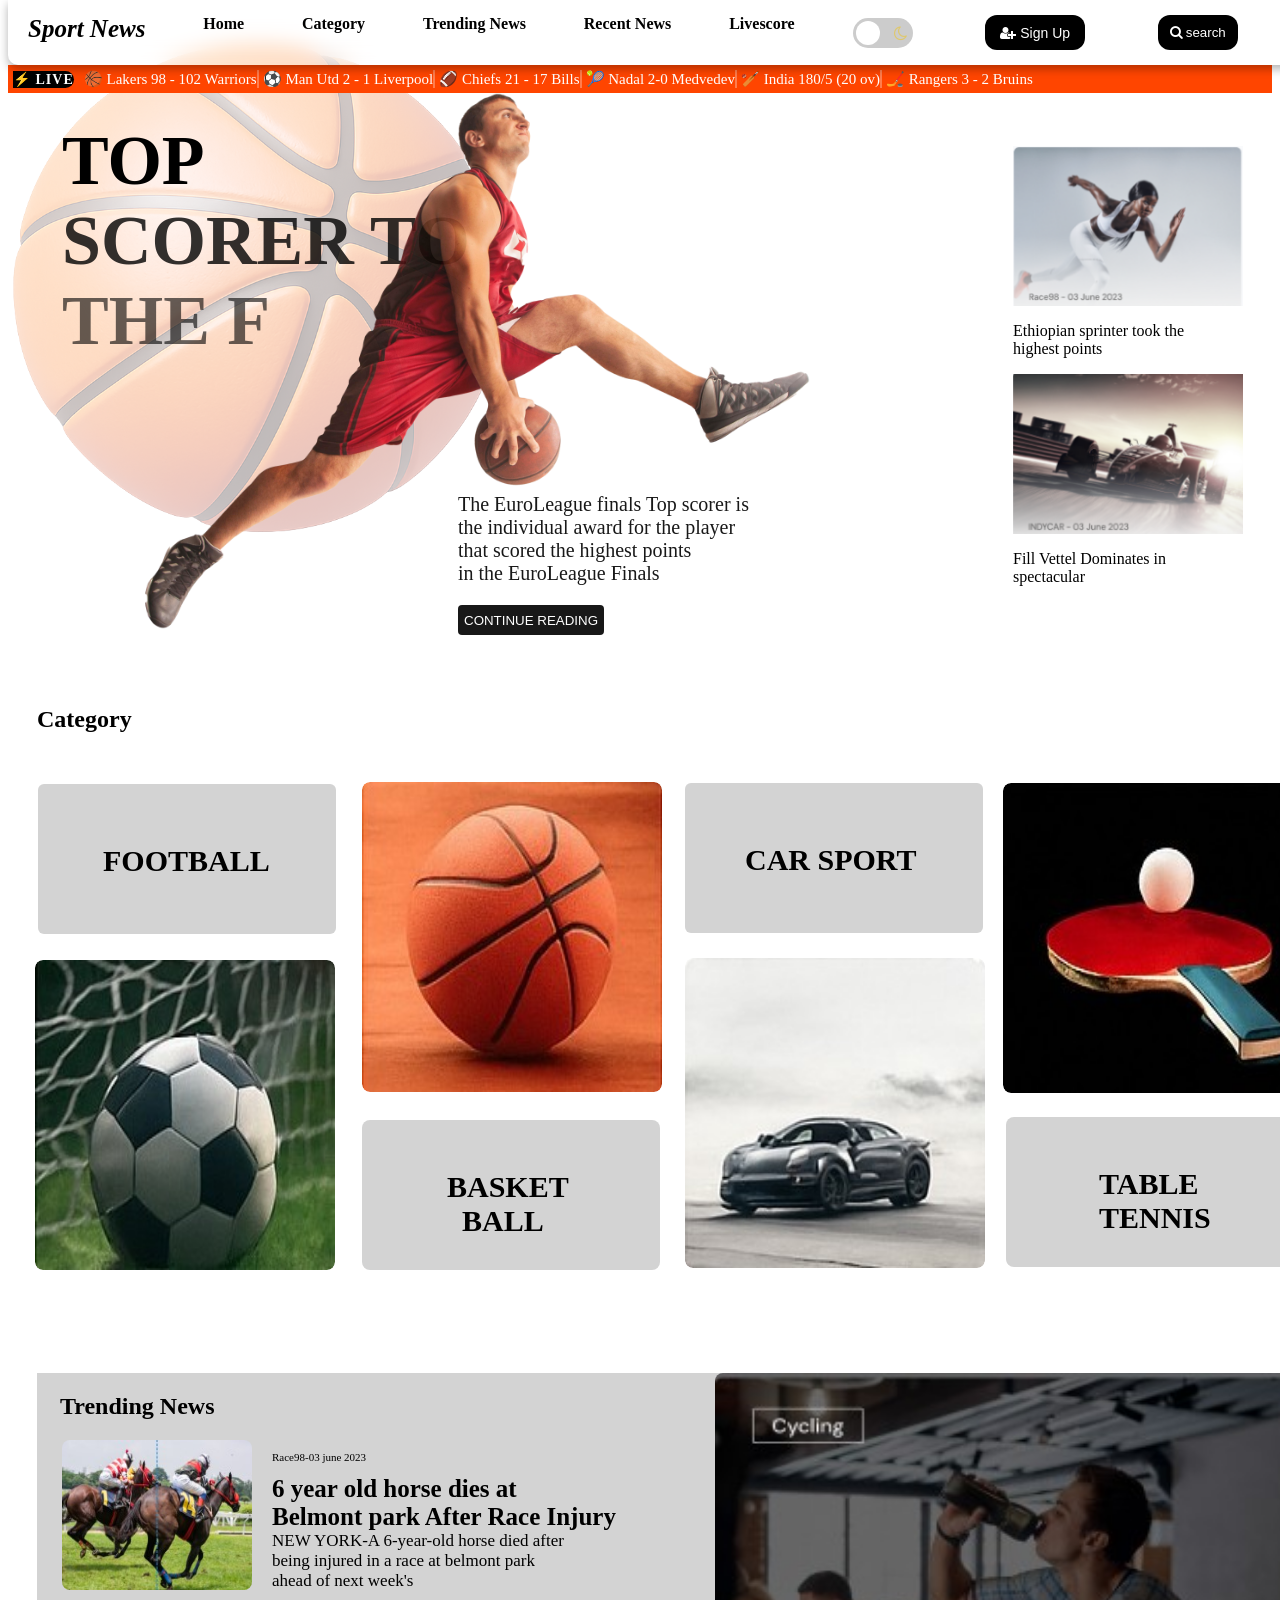
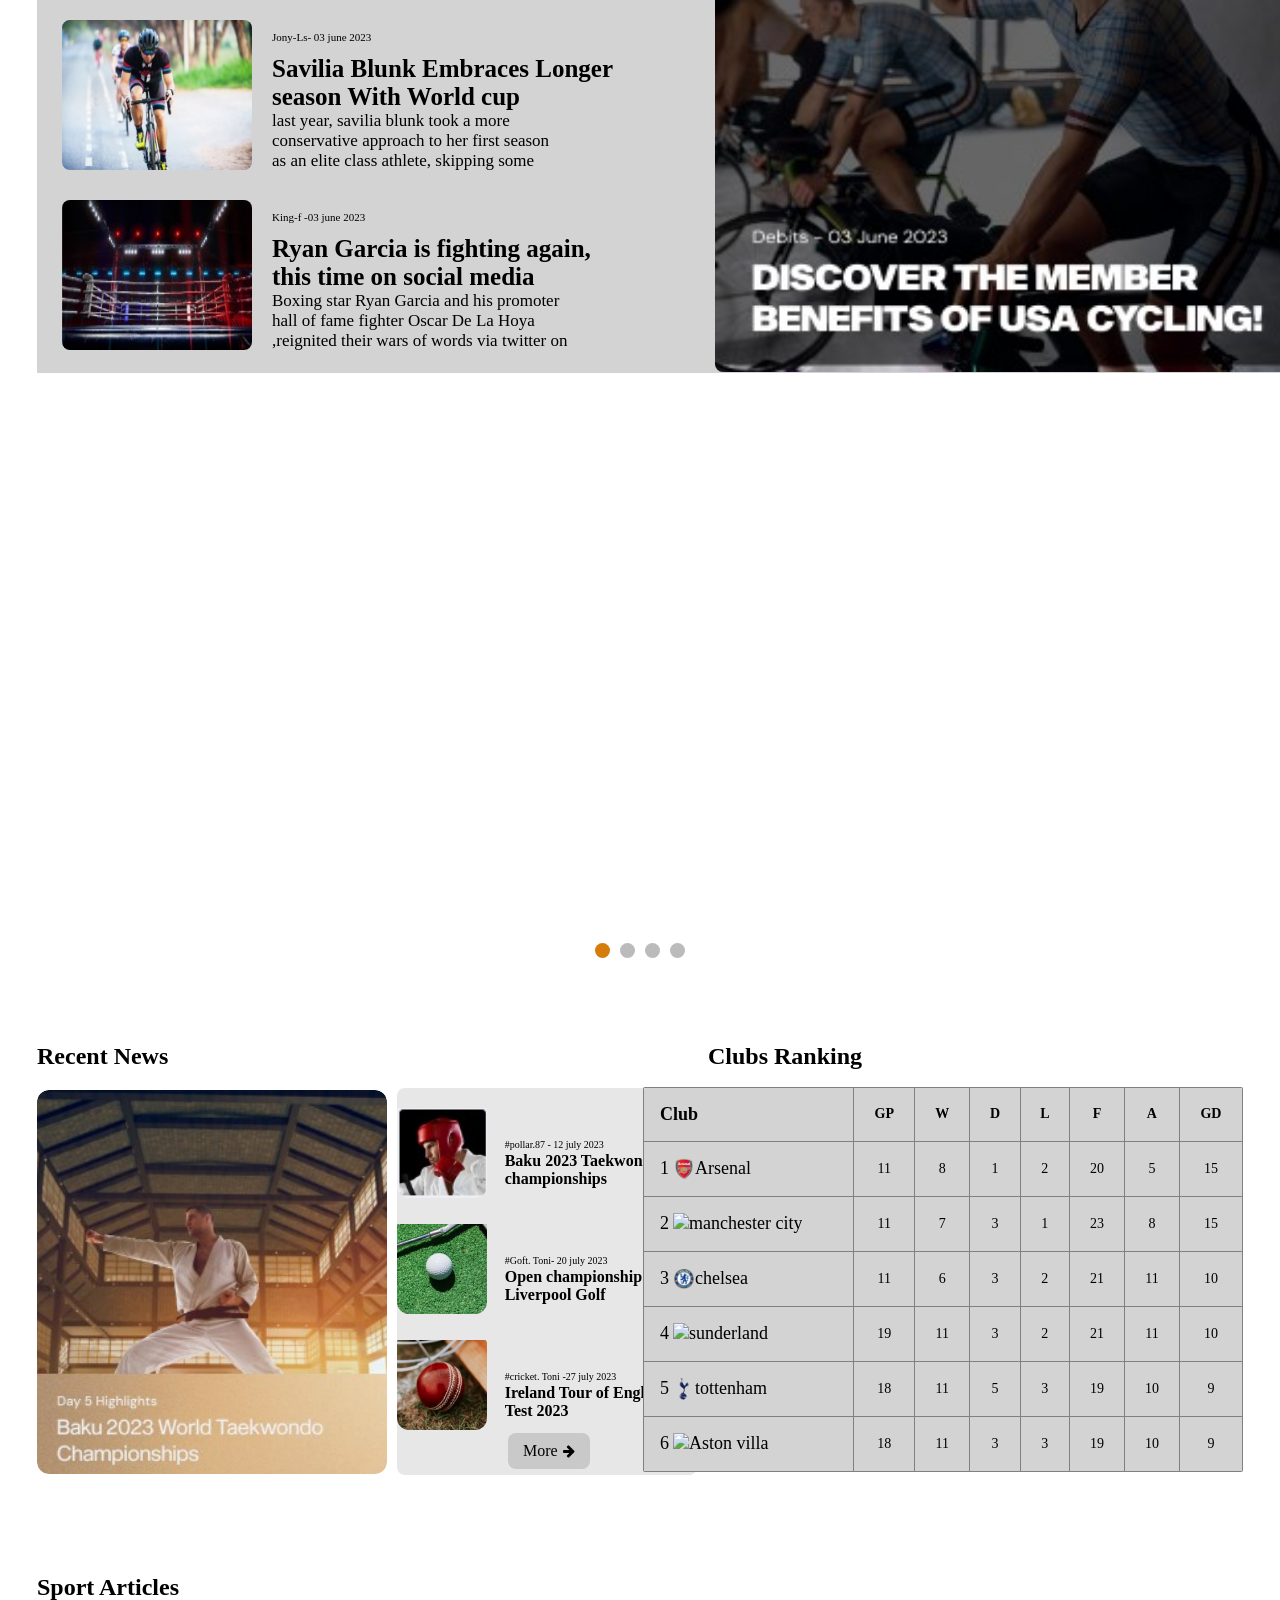
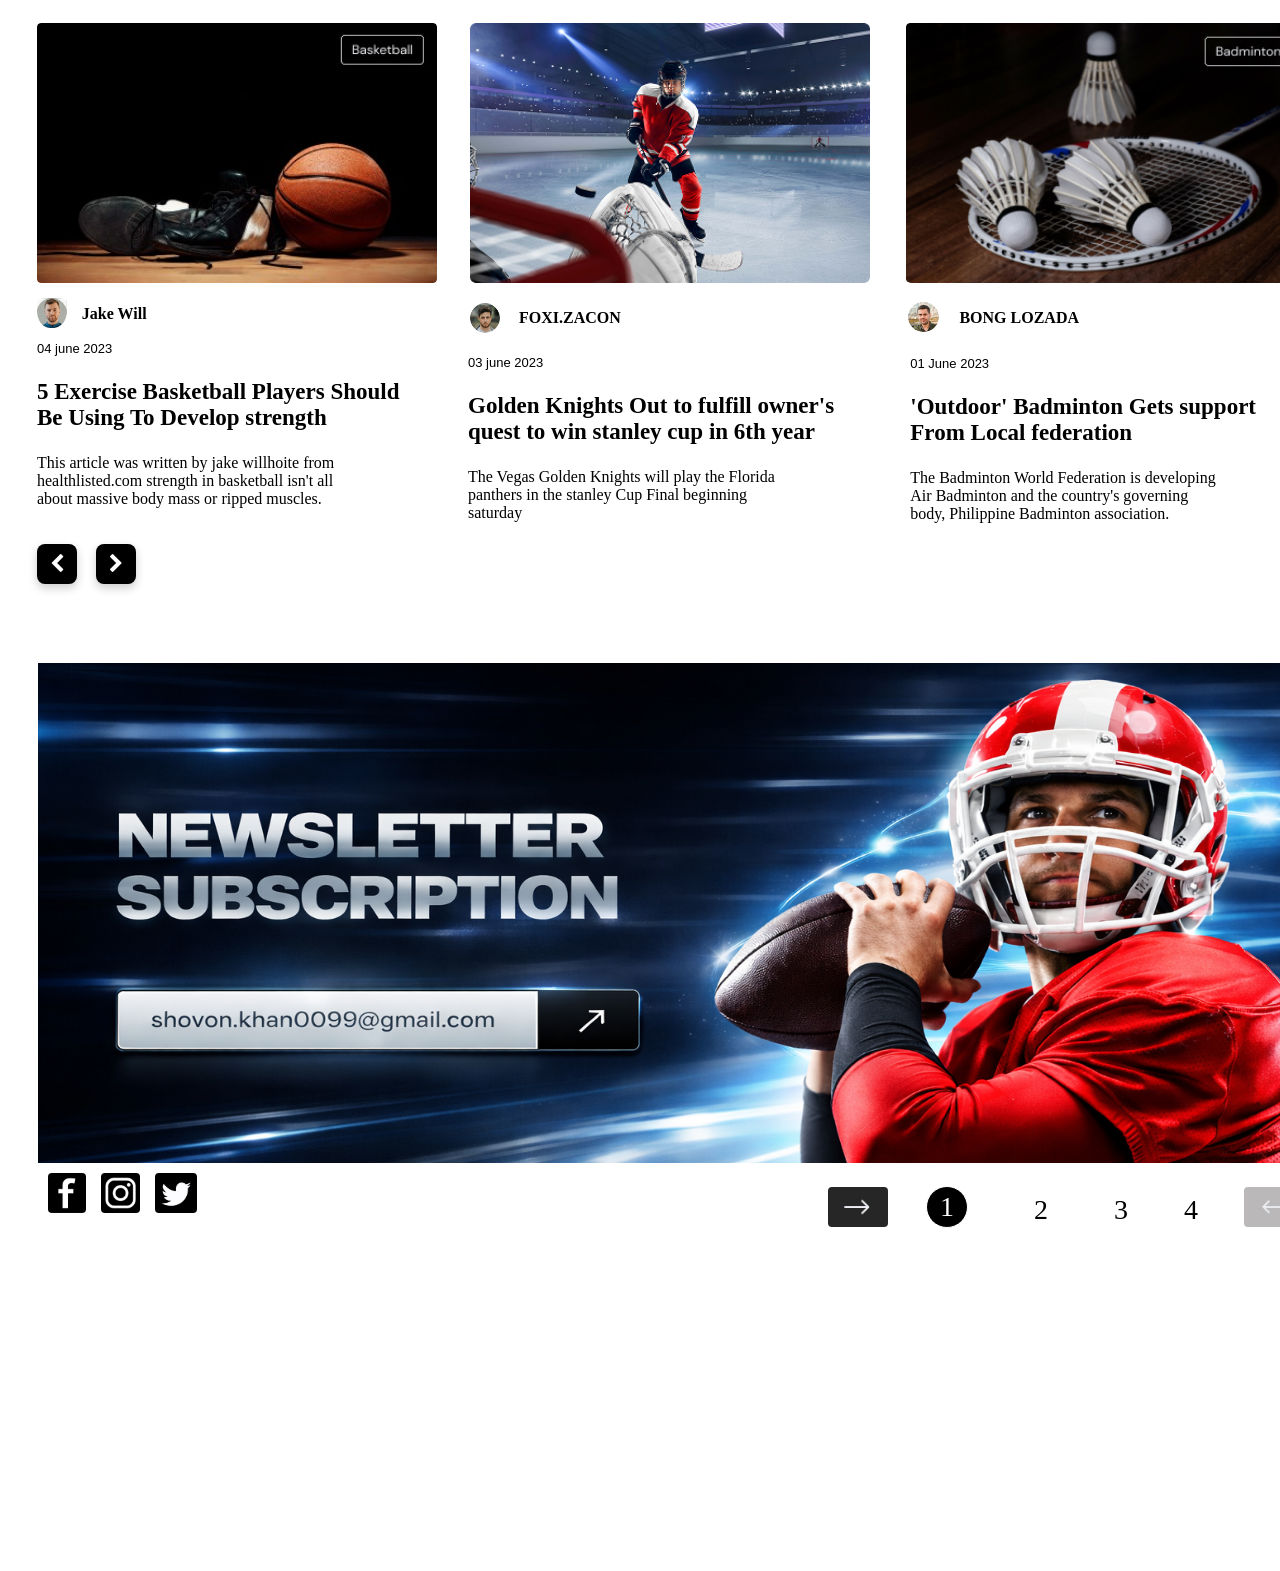
==== commit 986c9493: "fix styles and scripts paths" ====
--- a/index.html
+++ b/index.html
@@ -6,7 +6,7 @@
     <meta name="viewport" content="width=device-width, initial-scale=1.0">
     <title>Sport News - Your Daily Sports Hub</title>
     <link rel="stylesheet" href="https://cdnjs.cloudflare.com/ajax/libs/font-awesome/4.7.0/css/font-awesome.min.css">
-    <link rel="stylesheet" href="../HTML/styly.css">
+    <link rel="stylesheet" href="./styly.css">
 </head>
 
 <body>
@@ -420,6 +420,6 @@
     </div>
     <button id="backToTop" title="Go to top">↑</button>
 
-    <script src="../HTML/project.js"></script>
+    <script src="./project.js"></script>
 </body>
 </html>
--- a/styly.css
+++ b/styly.css
@@ -0,0 +1,2085 @@
+/* ========== YOUR ORIGINAL CSS (preserved) ========== */
+.live-ticker {
+    background-color: #ff4500;
+    color: white;
+    display: flex;
+    align-items: center;
+    overflow: hidden;
+    position: sticky;
+    top: 65px;
+    z-index: 500;
+    padding: 5px;
+}
+
+.ticker-label {
+    background-color: black;
+    color: white;
+    font-weight: bold;
+    margin-right: 10px;
+    border-radius: 0 20px 20px 0;
+    font-size: 14px;
+    letter-spacing: 1px;
+    white-space: nowrap;
+}
+
+.ticker-wrap {
+    flex: 1;
+    overflow: hidden;
+}
+
+.ticker-move {
+    display: inline-block;
+    white-space: nowrap;
+    animation: ticker 30s linear infinite;
+}
+
+.ticker-item {
+    display: inline-block;
+    font-size: 15px;
+    font-weight: 500;
+    border-right: 2px solid rgba(255, 255, 255, 0.3);
+}
+
+.ticker-item:last-child {
+    border-right: none;
+}
+
+@keyframes ticker {
+    0% {
+        transform: translateX(0);
+    }
+    100% {
+        transform: translateX(-50%);
+    }
+}
+
+.ticker-move:hover {
+    animation-play-state: paused;
+}
+
+#main-wrapper {
+    max-width: 100%;
+    width: 1359px;
+}
+
+/* Navigation bar */
+.nav-bar {
+    position: fixed;
+    top: 0;
+    background: rgba(0, 0, 0, 0);
+    backdrop-filter: blur(10px);
+    color: black;
+    padding: 10px 20px;
+    border-radius: 0px 0px 10px 10px;
+    box-shadow: 0 4px 10px rgba(0, 0, 0, 0.3);
+    display: flex;
+    justify-content: space-between;
+    font-weight: bold;
+    margin: 0;
+    width: 100%;
+    z-index: 900;
+    transition: background 0.3s ease, backdrop-filter 0.3s ease;
+}
+
+.nav-bar.scrolled {
+    background: rgba(255, 255, 255, 0.95);
+    backdrop-filter: blur(5px);
+    box-shadow: 0 4px 20px rgba(0, 0, 0, 0.2);
+}
+
+.nav-bar li {
+    position: relative;
+    padding: 5px 0;
+    text-decoration-line: none;
+    list-style-type: none;
+}
+
+.nav-bar li a::after {
+    content: '';
+    position: absolute;
+    bottom: 0;
+    left: 50%;
+    transform: translateX(-50%) scaleX(0);
+    transform-origin: center;
+    width: 100%;
+    height: 2px;
+    background-color: #ff4500;
+    transition: transform 0.3s ease;
+}
+
+.nav-bar li a:hover::after {
+    transform: translateX(-50%) scaleX(1);
+}
+
+.nav-bar li a {
+    text-decoration-line: none;
+    color: black;
+}
+
+.nav-menu,
+.title-words {
+    display: flex;
+    list-style-type: none;
+    justify-content: space-between;
+    font-weight: bold;
+}
+
+/* Brand */
+.brand {
+    font-size: 25px;
+    font-style: oblique;
+}
+
+/* Theme Toggle Switch */
+.theme-switch-wrapper {
+    display: flex;
+    align-items: center;
+}
+
+.theme-switch {
+    position: relative;
+    display: inline-block;
+    width: 60px;
+    height: 30px;
+}
+
+.theme-switch input {
+    opacity: 0;
+    width: 0;
+    height: 0;
+}
+
+.slider {
+    position: absolute;
+    cursor: pointer;
+    top: 0;
+    left: 0;
+    right: 0;
+    bottom: 0;
+    background-color: #ccc;
+    transition: 0.4s;
+    border-radius: 30px;
+    display: flex;
+    align-items: center;
+    justify-content: space-between;
+    padding: 0 5px;
+}
+
+.slider:before {
+    position: absolute;
+    content: "";
+    height: 24px;
+    width: 24px;
+    left: 3px;
+    bottom: 3px;
+    background-color: white;
+    transition: 0.4s;
+    border-radius: 50%;
+    z-index: 2;
+}
+
+.sun-icon,
+.moon-icon {
+    color: #f39c12;
+    font-size: 16px;
+    z-index: 1;
+    transition: opacity 0.3s;
+}
+
+.moon-icon {
+    color: #f1c40f;
+}
+
+input:checked+.slider {
+    background-color: #2c3e50;
+}
+
+input:checked+.slider:before {
+    transform: translateX(30px);
+}
+
+input:checked+.slider .sun-icon {
+    opacity: 0.5;
+}
+
+input:checked+.slider .moon-icon {
+    opacity: 1;
+}
+
+.sun-icon {
+    opacity: 1;
+}
+
+.moon-icon {
+    opacity: 0.5;
+}
+
+.theme-switch:hover .slider:before {
+    box-shadow: 0 0 5px rgba(0, 0, 0, 0.3);
+}
+
+/* Dark mode styles */
+.dark-mode {
+    background-color: #121212;
+    color: #f0f0f0;
+}
+
+.dark-mode .nav-bar {
+    background: rgba(30, 30, 30, 0.95);
+    color: orange;
+}
+
+.dark-mode .nav-bar li a {
+    color: #f0f0f0;
+}
+
+.dark-mode .search-button {
+    background-color: #444;
+    color: white;
+}
+
+.dark-mode .search-button:hover {
+    background-color: #ff4500;
+}
+
+.dark-mode .hero-overlay {
+    background-color: transparent;
+}
+
+.dark-mode .hero-text-box {
+    color: white;
+}
+
+.dark-mode .read-more-btn {
+    background-color: #444;
+    color: white;
+}
+
+.dark-mode .read-more-link {
+    color: white;
+}
+
+.dark-mode .flabel,
+.dark-mode .bbal-label-container,
+.dark-mode .tcarblowup,
+.dark-mode .tlabel-blowup {
+    background-color: #2a2a2a;
+    color: #f0f0f0;
+}
+
+.dark-mode .football-label,
+.dark-mode .basketball-label,
+.dark-mode .car-label,
+.dark-mode .tennis-label {
+    color: #f0f0f0;
+}
+
+.dark-mode .trending-section {
+    background-color: #1e1e1e;
+    color: #f0f0f0;
+}
+
+.dark-mode .trending-item:hover {
+    background-color: #333;
+}
+
+.dark-mode .trending-meta,
+.dark-mode .trending-headline,
+.dark-mode .trending-desc {
+    color: #f0f0f0;
+}
+
+.dark-mode .news-sidebar {
+    color: #f0f0f0;
+    background-color: #2a2a2a;
+}
+
+.dark-mode .news-item:hover {
+    background-color: #3a3a3a;
+}
+
+.dark-mode .more-btn {
+    background-color: #444;
+    color: #f0f0f0;
+}
+
+.dark-mode .more-btn:hover {
+    background-color: #ff4500;
+}
+
+.dark-mode .league-table th,
+.dark-mode .league-table td {
+    background-color: #2a2a2a;
+    color: #f0f0f0;
+}
+
+.dark-mode .league-table tr:hover td {
+    background-color: #3a3a3a;
+}
+
+.dark-mode .article-card {
+    color: #f0f0f0;
+    padding: 15px;
+    border-radius: 8px;
+}
+
+.dark-mode .nav-bar.scrolled {
+    background: rgba(30, 30, 30, 0.95);
+}
+
+.dark-mode .author-name,
+.dark-mode .article-date,
+.dark-mode .article-title,
+.dark-mode .article-excerpt {
+    color: #f0f0f0;
+}
+
+.dark-mode .nav-arrow-left,
+.dark-mode .nav-arrow-right {
+    background-color: #444;
+}
+
+.dark-mode .nav-arrow-left i,
+.dark-mode .nav-arrow-right i {
+    color: white;
+}
+
+.dark-mode .social-section {
+    background-color: black;
+}
+
+.dark-mode .page-num,
+.dark-mode .pagy {
+    color: #f0f0f0;
+}
+
+.dark-mode .pagy.active {
+    background-color: #ff4500;
+    color: white;
+}
+
+.dark-mode .live-ticker {
+    background-color: #cc3700;
+}
+
+.dark-mode .sports {
+    color: orangered;
+}
+
+body.dark-mode {
+    background-color: black;
+}
+
+.dark-mode .page-num:hover {
+    background-color: orangered;
+}
+
+/* Search Overlay */
+.search-overlay {
+    display: none;
+    position: fixed;
+    top: 0;
+    right: 29px;
+    width: 450px;
+    height: 50px;
+    z-index: 9999;
+    opacity: 1;
+    transition: opacity 0.3s ease;
+}
+
+.search-overlay.active {
+    display: flex;
+    opacity: 1;
+}
+
+.search-overlay-content {
+    text-align: center;
+    width: 100%;
+    max-width: 600px;
+    color: white;
+    position: relative;
+}
+
+.close-search {
+    position: absolute;
+    top: 0px;
+    right: 0;
+    font-size: 50px;
+    color: white;
+    cursor: pointer;
+    transition: color 0.3s;
+}
+
+.close-search:hover {
+    color: #ff4500;
+}
+
+.search-box {
+    display: flex;
+    align-items: center;
+    background: rgba(0, 0, 0, 0.74);
+    border-radius: 29px;
+    padding: 10px 20px;
+    margin-bottom: 20px;
+}
+
+.search-box i {
+    color: white;
+    font-size: 20px;
+    margin-right: 10px;
+}
+
+.search-box input {
+    flex: 1;
+    border: none;
+    outline: none;
+    font-size: 18px;
+    padding: 10px 0;
+    background: transparent;
+    color: white;
+}
+
+.search-box input::placeholder {
+    color: #aaa;
+}
+
+.search-suggestions p {
+    color: #aaa;
+    font-size: 14px;
+}
+
+.search-overlay.active~.nav-bar {
+    display: none;
+}
+
+@media screen and (max-width: 600px) {
+    .search-overlay-content h2 {
+        font-size: 1.8rem;
+    }
+    .close-search {
+        top: -40px;
+        font-size: 40px;
+    }
+    .search-box input {
+        font-size: 16px;
+    }
+}
+
+.search-button {
+    margin-right: 30px;
+    background-color: black;
+    color: white;
+    cursor: pointer;
+    height: 35px;
+    width: 80px;
+    border-radius: 12px;
+    margin-right: 70px;
+    border: none;
+    margin-top: 5px;
+}
+
+.search-button:hover {
+    transform: scale(1.02);
+    background-color: #ff4500;
+}
+
+/* Sign Up button styles */
+.signup-button {
+    margin-left: 15px;
+    margin-right: 15px;
+    background-color: black;
+    color: white;
+    cursor: pointer;
+    height: 35px;
+    padding: 0 15px;
+    border-radius: 12px;
+    border: none;
+    font-size: 14px;
+    transition: transform 0.2s, background-color 0.3s;
+}
+
+.signup-button:hover {
+    transform: scale(1.02);
+    background-color: #ff4500;
+}
+
+.dark-mode .signup-button {
+    background-color: #444;
+    color: white;
+}
+
+.dark-mode .signup-button:hover {
+    background-color: #ff4500;
+}
+
+/* ========== NEW: User Avatar Circle ========== */
+.user-avatar {
+    display: inline-flex;
+    align-items: center;
+    justify-content: center;
+    width: 35px;
+    height: 35px;
+    background-color: #ff4500;
+    color: white;
+    border-radius: 50%;
+    font-weight: bold;
+    font-size: 16px;
+    margin-left: 15px;
+    cursor: pointer;
+    transition: background-color 0.3s;
+}
+
+.user-avatar:hover {
+    background-color: #cc3700;
+}
+
+/* Hero section */
+.hero-section {
+    position: relative;
+    height: 650px;
+}
+
+.heroball {
+    height: 500px;
+    opacity: 0.3;
+    animation: heromove 3s ease;
+}
+
+@keyframes heromove {
+    0% {
+        transform: translateY(-400px);
+    }
+}
+
+.hero-title {
+    font-weight: 900;
+    position: absolute;
+    top: 38px;
+    opacity: 1;
+    font-size: 35px;
+    margin-left: 54px;
+}
+
+.title-word {
+    display: inline-block;
+}
+
+.word2 {
+    opacity: 0.8;
+}
+
+.word3 {
+    opacity: 0.6;
+}
+
+.word4 {
+    opacity: 0.4;
+}
+
+.hero-basketball-img {
+    position: absolute;
+    top: 50px;
+    right: 320px;
+    height: 550px;
+}
+
+.hero-overlay {
+    opacity: 0.9;
+    background-color: rgba(128, 128, 128, 0.753);
+}
+
+.hero-text-box {
+    font-size: 20px;
+    position: absolute;
+    left: 450px;
+    top: 437px;
+}
+
+.read-more-btn {
+    background-color: black;
+    color: white;
+    height: 30px;
+    border-radius: 4px;
+    cursor: pointer;
+    border: none;
+}
+
+.read-more-btn:hover {
+    background-color: #ff4500;
+}
+
+.read-more-link {
+    text-decoration: none;
+    color: white;
+}
+
+.side-articles {
+    position: absolute;
+    right: 29px;
+    top: 110px;
+}
+
+.side-articles-img1,
+.side-articles-img2 {
+    width: 230px;
+    height: 160px;
+    overflow: hidden;
+}
+
+.side-article-img {
+    width: 230px;
+    height: 160px;
+    transition: transform 0.9s;
+}
+
+.side-article-img:hover {
+    transform: scale(1.06);
+}
+
+#invisible1 {
+    margin-top: 70px;
+}
+
+/* Category */
+#category-heading {
+    margin-left: 29px;
+}
+
+.category-grid {
+    width: 1325px;
+    height: 600px;
+    display: flex;
+    overflow: hidden;
+    margin-right: 10px;
+}
+
+.flabel {
+    position: absolute;
+    left: 30px;
+    top: 31px;
+    background-color: lightgray;
+    width: 298px;
+    height: 150px;
+    border-radius: 6px;
+}
+
+.football-label {
+    position: absolute;
+    left: 30px;
+    padding: 28px 30px 60px 35px;
+    border-radius: 6px;
+    animation: move 3s ease;
+    font-size: 30px;
+    top: 2px;
+    transition: transform 0.9s;
+}
+
+.football-label:hover {
+    transform: scale(1.2);
+}
+
+.fbal-Container {
+    position: absolute;
+    width: 300px;
+    height: 310px;
+    top: 207px;
+    left: 27px;
+    border-radius: 8px;
+    overflow: hidden;
+}
+
+.football-img {
+    height: 310px;
+    width: 300px;
+    position: absolute;
+    border-radius: 8px;
+    animation: move 3s ease;
+    transition: transform 0.9s;
+}
+
+.football-img:hover {
+    transform: scale(1.2);
+}
+
+.basktcontainer {
+    height: 310px;
+    width: 300px;
+    position: relative;
+    top: 29px;
+    left: 354px;
+    overflow: hidden;
+    border-radius: 8px;
+}
+
+.basketball-img {
+    height: 310px;
+    width: 300px;
+    position: relative;
+    left: 0px;
+    border-radius: 8px;
+    animation: loner 3s ease;
+    transition: transform 0.9s;
+}
+
+.basketball-img:hover {
+    transform: scale(1.2);
+}
+
+.bbal-label-container {
+    position: absolute;
+    top: 367px;
+    width: 298px;
+    left: 354px;
+    height: 150px;
+    border-radius: 8px;
+    background-color: lightgrey;
+}
+
+.basketball-label {
+    position: absolute;
+    width: 130px;
+    align-items: center;
+    padding: 20px 85px 40px 85px;
+    border-radius: 6px;
+    animation: fade 3s ease;
+    font-size: 30px;
+    transition: transform 0.9s;
+}
+
+.basketball-label:hover {
+    transform: scale(1.2);
+}
+
+.tcarblowup {
+    position: absolute;
+    right: 350px;
+    top: 30px;
+    background-color: rgba(211, 211, 211, 0.986);
+    width: 298px;
+    height: 150px;
+    border-radius: 6px;
+}
+
+.car-label {
+    position: absolute;
+    padding: 30px 60px 50px 60px;
+    border-radius: 6px;
+    font-size: 30px;
+    animation: loner 3s ease;
+    transition: transform 0.9s;
+}
+
+.car-label:hover {
+    transform: scale(1.2);
+}
+
+.carblowup {
+    position: absolute;
+    height: 310px;
+    width: 300px;
+    top: 205px;
+    right: 348px;
+    border-radius: 8px;
+    overflow: hidden;
+}
+
+.car-img {
+    height: 310px;
+    width: 300px;
+    position: absolute;
+    border-radius: 8px;
+    animation: fade 3s ease;
+    transition: transform 0.9s;
+}
+
+.car-img:hover {
+    transform: scale(1.2);
+}
+
+.tennis-blowup {
+    position: absolute;
+    right: 30px;
+    top: 30px;
+    width: 300px;
+    height: 310px;
+    overflow: hidden;
+    border-radius: 8px;
+}
+
+.tennis-img {
+    position: absolute;
+    width: 300px;
+    height: 310px;
+    border-radius: 8px;
+    animation: right 3s ease;
+    margin-right: 19px;
+    transition: transform 0.9s;
+}
+
+.tennis-img:hover {
+    transform: scale(1.2);
+}
+
+.tlabel-blowup {
+    position: absolute;
+    right: 29px;
+    top: 364px;
+    width: 298px;
+    height: 150px;
+    border-radius: 8px;
+    background-color: lightgrey;
+}
+
+.tennis-label {
+    position: absolute;
+    padding: 20px 93px 40px 93px;
+    border-radius: 6px;
+    animation: right 3s ease;
+    font-size: 30px;
+    margin-right: 19px;
+    transition: transform 0.9s;
+}
+
+.tennis-label:hover {
+    transform: scale(1.2);
+}
+
+@keyframes right {
+    0% {
+        transform: translateX(400px);
+    }
+    100% {
+        transform: translateX(0);
+    }
+}
+
+@keyframes fade {
+    50% {
+        transform: translateY(500px);
+    }
+}
+
+@keyframes loner {
+    50% {
+        transform: translateY(-500px);
+    }
+}
+
+@keyframes move {
+    0% {
+        transform: translateX(-500px);
+    }
+}
+
+#invisible2 {
+    position: absolute;
+    top: 1280px;
+    visibility: hidden;
+}
+
+.trending-section {
+    width: 1268px;
+    height: 600px;
+    background-color: lightgrey;
+    margin: 0px 29px 0px 29px;
+}
+
+.trending-title {
+    padding: 20px 0px 0px 23px;
+}
+
+.trending-item {
+    display: flex;
+    transition: transform 0.9s;
+}
+
+.trending-item:hover {
+    background-color: rgba(128, 128, 128, 0.534);
+    transform: scale(1.01);
+    width: 55%;
+}
+
+.trending-img {
+    height: 150px;
+    width: 190px;
+    border-radius: 8px;
+    margin-left: 25px;
+}
+
+.trending-img:hover {
+    transform: scale(1.02);
+}
+
+.trending-meta {
+    font-size: 11px;
+    padding-left: 20px;
+}
+
+.trending-headline {
+    font-size: 25px;
+    font-weight: bold;
+}
+
+.trending-desc {
+    font-size: 17px;
+}
+
+.trending-featured {
+    position: absolute;
+    top: 0px;
+    right: 0px;
+}
+
+.featured-img {
+    width: 590px;
+    height: 599px;
+    border-radius: 8px;
+}
+
+/* Slider */
+.slider-wrapper {
+    width: 1270px;
+    margin-left: 29px;
+    height: 500px;
+    overflow: hidden;
+    margin-top: 70px;
+}
+
+.slider-container {
+    position: relative;
+    width: 100%;
+    height: 100%;
+    z-index: -1000;
+}
+
+.slide {
+    position: absolute;
+    opacity: 0;
+    inset: 0;
+    transition: opacity 1s ease forwards;
+    pointer-events: none;
+}
+
+.slide.active {
+    opacity: 1;
+    pointer-events: auto;
+}
+
+.slide-img {
+    width: 100%;
+    height: 100%;
+    object-fit: cover;
+    display: block;
+}
+
+.slider-dots {
+    position: absolute;
+    left: 50%;
+    transform: translateX(-50%);
+    display: flex;
+    gap: 10px;
+    z-index: 10;
+}
+
+.dot {
+    width: 15px;
+    height: 15px;
+    background: #bbb;
+    border-radius: 50%;
+    cursor: pointer;
+}
+
+.dot.active {
+    background: #d47d0a;
+}
+
+.slide-topic {
+    position: absolute;
+    top: 10px;
+    left: 45px;
+    border: 1px solid white;
+    padding: 5px 9px;
+    border-radius: 4px;
+    font-size: 25px;
+}
+
+.slide-date {
+    position: absolute;
+    top: 270px;
+    left: 45px;
+}
+
+.slide-headline {
+    position: absolute;
+    top: 285px;
+    left: 45px;
+}
+
+.slide-description {
+    position: absolute;
+    top: 380px;
+    left: 45px;
+    color: rgba(245, 222, 179, 0.87);
+}
+
+/* Recent News */
+.recent-section {
+    margin-top: 80px;
+    width: 100%;
+    height: 550px;
+    display: flex;
+}
+
+.recent-title {
+    margin-left: 29px;
+}
+
+.club-rank-title {
+    position: absolute;
+    top: 20px;
+    left: 700px;
+}
+
+.fnews-img-container {
+    height: 384px;
+    border-radius: 12px;
+    margin-left: 29px;
+    overflow: hidden;
+}
+
+.featured-news-img {
+    height: 384px;
+    transition: transform 0.9s;
+    border-radius: 12px;
+}
+
+.featured-news-img:hover {
+    transform: scale(1.04);
+}
+
+.sports-articles-title {
+    position: absolute;
+    left: 29px;
+    margin-top: 100px;
+}
+
+.news-sidebar {
+    background-color: rgba(211, 211, 211, 0.541);
+    width: 300px;
+    margin: 65px 0px 0px 10px;
+    height: 387px;
+    border-radius: 8px;
+}
+
+.news-item {
+    display: flex;
+    transition: transform 0.2s, background-color 0.2s;
+}
+
+.news-item:hover {
+    background-color: #f0f0f0;
+    transform: scale(1.01);
+}
+
+.item1:hover {
+    border-radius: 8px 8px 0px 0px;
+}
+
+.news-thumb-Container {
+    height: 90px;
+    width: 90px;
+    border-radius: 12px;
+}
+
+.news-thumb {
+    height: 90px;
+    width: 90px;
+    padding-top: 20px;
+    border-radius: 12px;
+    object-fit: cover;
+    transition: transform 0.9s;
+}
+
+.news-thumb:hover {
+    transform: scale(1.05);
+}
+
+.news-meta {
+    font-size: 10px;
+    font-weight: lighter;
+}
+
+.news-title-sm {
+    font-weight: bold;
+    margin-top: 46px;
+    padding-left: 18px;
+}
+
+.more-btn {
+    position: absolute;
+    left: 500px;
+    top: 410px;
+    background-color: rgba(128, 128, 128, 0.301);
+    padding: 3px 15px;
+    height: 30px;
+    border-radius: 8px;
+    cursor: pointer;
+    text-decoration: none;
+    color: black;
+    display: inline-flex;
+    align-items: center;
+    border: none;
+    transition: background-color 0.3s;
+}
+
+.more-btn:hover {
+    background-color: #ff4500;
+}
+
+.more-btn i {
+    color: inherit;
+    font-size: 14px;
+    margin-left: 5px;
+}
+
+.rankings-table {
+    width: 600px;
+    margin: auto;
+    position: absolute;
+    top: 64px;
+    right: 0px;
+    margin-right: 29px;
+}
+
+.league-table {
+    color: black;
+    background-color: grey;
+    border-spacing: 1px;
+    width: 100%;
+    font-size: 14px;
+    height: 380px;
+    border-radius: 2px;
+}
+
+.league-table th,
+.league-table td {
+    background-color: lightgray;
+    text-align: center;
+    padding: 16px;
+}
+
+.league-table tr {
+    transition: all 0.3s ease;
+}
+
+.league-table tr:hover td {
+    background-color: #f0f0f0;
+    transform: scale(1.02);
+    box-shadow: 0 2px 8px rgba(0, 0, 0, 0.1);
+}
+
+.club-cell {
+    display: flex;
+    align-items: center;
+    overflow: auto;
+    font-size: 18px;
+}
+
+.club-cell span {
+    margin-right: 4px;
+    overflow: hidden;
+}
+
+.club-icon {
+    height: 22px;
+}
+
+/* Articles */
+.articles-section {
+    position: relative;
+    height: 640px;
+    width: 1327px;
+    display: flex;
+    margin-top: 50px;
+}
+
+.article-card {
+    margin-left: 29px;
+}
+
+.first {
+    width: 400px;
+    height: 260px;
+    border-radius: 4px;
+    overflow: hidden;
+}
+
+.article-main-img {
+    width: 400px;
+    height: 260px;
+    border-radius: 4px;
+    transition: transform 0.9s;
+}
+
+.article-main-img:hover {
+    transform: scale(1.05);
+}
+
+.author-info {
+    display: flex;
+}
+
+.author-avatar {
+    height: 30px;
+    padding-top: 15px;
+    border-radius: 40%;
+}
+
+.author-name {
+    padding-left: 15px;
+    font-weight: bold;
+    margin-top: 22px;
+}
+
+.article-date {
+    font-family: 'Trebuchet MS', sans-serif;
+    font-size: 13px;
+}
+
+.article-title {
+    font-size: 23px;
+    font-weight: bold;
+}
+
+.article-excerpt {
+    font-size: 16px;
+}
+
+.nav-arrow-left,
+.nav-arrow-right {
+    display: inline-flex;
+    align-items: center;
+    justify-content: center;
+    width: 40px;
+    height: 40px;
+    background-color: black;
+    border-radius: 20%;
+    font-size: 20px;
+    cursor: pointer;
+    transition: all 0.3s ease;
+    margin-top: 20px;
+    box-shadow: 0 4px 10px rgba(0, 0, 0, 0.2);
+}
+
+.nav-arrow-left i,
+.nav-arrow-right i {
+    color: white;
+}
+
+.nav-arrow-right {
+    margin-left: 15px;
+}
+
+.nav-arrow-left:hover,
+.nav-arrow-right:hover {
+    background-color: #ff4500;
+    transform: scale(1.15);
+    box-shadow: 0 6px 15px rgba(255, 69, 0, 0.4);
+}
+
+.nav-arrow-left:active,
+.nav-arrow-right:active {
+    transform: scale(0.95);
+}
+
+.second {
+    position: absolute;
+    right: 465px;
+    height: 260px;
+    width: 400px;
+    border-radius: 4px;
+    overflow: hidden;
+}
+
+.middle-img {
+    border-radius: 4px;
+    width: 400px;
+    height: 260px;
+    transition: transform 0.9s;
+}
+
+.middle-img:hover {
+    transform: scale(1.05);
+}
+
+.middle-author-avatar {
+    position: absolute;
+    top: 280px;
+    left: 418px;
+    height: 30px;
+    margin-left: 44px;
+    border-radius: 50%;
+}
+
+.middle-author-name {
+    position: absolute;
+    top: 286px;
+    left: 418px;
+    font-weight: bold;
+    margin-left: 93px;
+}
+
+.middle-content {
+    position: absolute;
+    top: 319px;
+    left: 460px;
+}
+
+.third {
+    position: absolute;
+    right: 29px;
+    border-radius: 4px;
+    width: 400px;
+    height: 260px;
+    overflow: hidden;
+}
+
+.right-img {
+    border-radius: 4px;
+    width: 400px;
+    height: 260px;
+    transition: transform 0.9s;
+}
+
+.right-img:hover {
+    transform: scale(1.05);
+}
+
+.right-author-avatar {
+    height: 30px;
+    position: absolute;
+    right: 396px;
+    top: 279px;
+    border-radius: 50%;
+}
+
+.right-author-name {
+    position: absolute;
+    right: 256px;
+    top: 286px;
+    font-weight: bold;
+}
+
+.right-content {
+    position: absolute;
+    right: 79px;
+    top: 320px;
+}
+
+/* Social */
+.social-section {
+    height: 900px;
+    width: 1320px;
+}
+
+.main-banner {
+    width: 1270px;
+    padding: 0px 20px 0px 30px;
+    height: 500px;
+}
+
+.pagination-left {
+    position: absolute;
+    right: 24px;
+    height: 40px;
+    border-radius: 4px;
+    top: 524px;
+}
+
+.pagination-right {
+    position: absolute;
+    right: 440px;
+    top: 524px;
+    height: 40px;
+    border-radius: 4px;
+}
+
+.page-numbers {
+    position: relative;
+    top: 19px;
+    height: 50px;
+}
+
+.page-num {
+    position: absolute;
+    font-size: 28px;
+    top: 8px;
+}
+
+.pagy {
+    position: absolute;
+    font-size: 28px;
+}
+
+.pagy:hover {
+    border: 1px solid;
+    border-radius: 50%;
+    background-color: black;
+    color: white;
+    width: 40px;
+    height: 40px;
+    display: flex;
+    align-items: center;
+    justify-content: center;
+    cursor: pointer;
+}
+
+.pagy.active {
+    border: 1px solid;
+    border-radius: 50%;
+    background-color: black;
+    color: white;
+    width: 40px;
+    height: 40px;
+    display: flex;
+    align-items: center;
+    justify-content: center;
+}
+
+.page1 {
+    right: 360px;
+}
+
+.page2 {
+    right: 280px;
+}
+
+.page-num:hover {
+    border: 1px solid;
+    border-radius: 50%;
+    background-color: black;
+    width: 40px;
+    height: 40px;
+    color: white;
+    display: flex;
+    align-items: center;
+    justify-content: center;
+    cursor: pointer;
+}
+
+.page3 {
+    right: 200px;
+}
+
+.page4 {
+    right: 130px;
+}
+
+.social-icons {
+    display: flex;
+    position: absolute;
+    top: 510px;
+}
+
+.social1:hover {
+    transition: transform 0.1s ease-in-out;
+    transform: scale(0.9);
+}
+
+.social2:hover {
+    transition: transform 0.1s ease-in-out;
+    transform: scale(0.9);
+}
+
+.social3:hover {
+    transition: transform 0.1s ease-in-out;
+    transform: scale(0.9);
+}
+
+.social-icon {
+    height: 40px;
+    border-radius: 4px;
+    margin-left: 15px;
+    cursor: pointer;
+}
+
+.social-icon:first-child {
+    margin-left: 40px;
+}
+
+/* Back to top */
+#backToTop {
+    display: none;
+    position: fixed;
+    bottom: 30px;
+    right: 30px;
+    z-index: 99;
+    font-size: 24px;
+    width: 50px;
+    height: 50px;
+    border: none;
+    background-color: #ff4500;
+    color: white;
+    cursor: pointer;
+    border-radius: 50%;
+    box-shadow: 0 4px 10px rgba(0, 0, 0, 0.3);
+    transition: background-color 0.3s, transform 0.3s;
+}
+
+#backToTop:hover {
+    background-color: #cc3700;
+    transform: scale(1.1);
+}
+
+/* Reveal animation */
+.reveal-up {
+    opacity: 0;
+    transform: translateY(80px) scale(0.95) rotateX(10deg);
+    transition: opacity 0.8s ease-out, transform 0.8s cubic-bezier(0.23, 1, 0.32, 1);
+}
+
+.reveal-up.active {
+    opacity: 1;
+    transform: translateY(0) scale(1) rotateX(0);
+}
+
+/* ===== MEDIA QUERIES ===== */
+@media screen and (max-width: 600px) {
+    body {
+        overflow-x: hidden;
+    }
+
+    #main-wrapper {
+        width: 100%;
+        padding: 0 10px;
+    }
+
+    .nav-bar {
+        flex-direction: column;
+        align-items: center;
+        padding: 10px;
+        width: 100%;
+        top: 0;
+    }
+
+    .nav-bar li {
+        margin: 5px 0;
+    }
+
+    .search-button {
+        margin: 10px auto;
+        width: 90%;
+        max-width: 200px;
+    }
+
+    .signup-button {
+        margin: 10px auto;
+        width: 90%;
+        max-width: 200px;
+    }
+
+    .hero-section {
+        height: auto;
+        margin-top: 200px;
+        text-align: center;
+    }
+
+    .heroball {
+        width: 100%;
+        height: auto;
+        opacity: 0.2;
+    }
+
+    .hero-title {
+        position: static;
+        font-size: 24px;
+        margin: 20px 0;
+        text-align: center;
+    }
+
+    .hero-basketball-img {
+        position: static;
+        width: 80%;
+        max-width: 300px;
+        height: auto;
+        margin: 0 auto;
+        display: block;
+    }
+
+    .hero-overlay {
+        display: none;
+    }
+
+    .hero-text-box {
+        position: static;
+        margin: 20px;
+        text-align: center;
+    }
+
+    .side-articles {
+        position: static;
+        display: flex;
+        flex-direction: column;
+        align-items: center;
+    }
+
+    .side-article-img {
+        width: 100%;
+        max-width: 250px;
+        height: auto;
+    }
+
+    #category-heading {
+        margin-top: 30px;
+        text-align: center;
+    }
+
+    .category-grid {
+        width: 100%;
+        height: auto;
+        flex-direction: column;
+        align-items: center;
+        margin: 0;
+    }
+
+    .flabel,
+    .fbal-Container,
+    .basktcontainer,
+    .bbal-label-container,
+    .tcarblowup,
+    .carblowup,
+    .tennis-blowup,
+    .tlabel-blowup {
+        position: static;
+        width: 100%;
+        max-width: 300px;
+        margin: 10px auto;
+        height: auto;
+    }
+
+    .football-label,
+    .basketball-label,
+    .car-label,
+    .tennis-label {
+        position: static;
+        padding: 20px;
+        text-align: center;
+        font-size: 24px;
+    }
+
+    .football-img,
+    .basketball-img,
+    .car-img,
+    .tennis-img {
+        position: static;
+        width: 100%;
+        height: auto;
+    }
+
+    .trending-section {
+        width: 100%;
+        height: auto;
+        margin: 20px 0;
+        padding: 10px;
+    }
+
+    .trending-item {
+        flex-direction: column;
+        align-items: center;
+        text-align: center;
+        width: 100% !important;
+    }
+
+    .trending-img {
+        margin: 0 0 10px 0;
+        width: 90%;
+        height: auto;
+    }
+
+    .trending-featured {
+        position: static;
+        margin-top: 20px;
+    }
+
+    .featured-img {
+        width: 100%;
+        height: auto;
+    }
+
+    .slider-wrapper {
+        width: 100%;
+        margin: 20px 0;
+        height: 300px;
+    }
+
+    .slider-dots {
+        position: relative;
+        margin-top: 10px;
+    }
+
+    .slide-topic {
+        font-size: 16px;
+        left: 10px;
+        top: 5px;
+    }
+
+    .slide-date {
+        top: 180px;
+        left: 10px;
+        font-size: 11px;
+    }
+
+    .slide-headline {
+        top: 200px;
+        left: 10px;
+        font-size: 14px;
+    }
+
+    .slide-description {
+        top: 250px;
+        left: 10px;
+        font-size: 11px;
+    }
+
+    .recent-section {
+        flex-direction: column;
+        height: auto;
+        margin-top: 30px;
+    }
+
+    .club-rank-title {
+        position: static;
+        display: block;
+        text-align: center;
+        margin: 10px 0;
+    }
+
+    .fnews-img-container {
+        width: 100%;
+        margin: 0;
+        height: auto;
+    }
+
+    .featured-news-img {
+        width: 100%;
+        height: auto;
+    }
+
+    .news-sidebar {
+        width: 100%;
+        margin: 20px 0;
+        height: auto;
+    }
+
+    .rankings-table {
+        position: static;
+        width: 100%;
+        margin: 20px 0;
+        overflow-x: auto;
+    }
+
+    .league-table {
+        font-size: 12px;
+    }
+
+    .league-table th,
+    .league-table td {
+        padding: 8px;
+    }
+
+    .more-btn {
+        position: static;
+        margin: 10px auto;
+        display: inline-block;
+    }
+
+    .articles-section {
+        flex-direction: column;
+        height: auto;
+        width: 100%;
+        margin-top: 30px;
+    }
+
+    .article-card {
+        width: 100%;
+        margin: 20px 0;
+    }
+
+    .first,
+    .second,
+    .third {
+        position: static;
+        width: 100%;
+        height: auto;
+    }
+
+    .article-main-img,
+    .middle-img,
+    .right-img {
+        width: 100%;
+        height: auto;
+    }
+
+    .middle-author-avatar,
+    .middle-author-name,
+    .middle-content,
+    .right-author-avatar,
+    .right-author-name,
+    .right-content {
+        position: static;
+        margin: 10px 0;
+        text-align: center;
+    }
+
+    .social-section {
+        height: auto;
+        width: 100%;
+        margin-top: 30px;
+        text-align: center;
+    }
+
+    .main-banner {
+        width: 100%;
+        height: auto;
+        padding: 0;
+    }
+
+    .pagination-left,
+    .pagination-right {
+        position: static;
+        margin: 10px auto;
+        display: inline-block;
+    }
+
+    .page-numbers {
+        position: static;
+        display: flex;
+        justify-content: center;
+        gap: 15px;
+        margin: 20px 0;
+    }
+
+    .page-num,
+    .pagy {
+        position: static;
+        font-size: 24px;
+    }
+
+    .pagy.active {
+        width: 40px;
+        height: 40px;
+    }
+
+    .social-icons {
+        position: static;
+        justify-content: center;
+        margin: 20px 0;
+    }
+
+    .social-icon:first-child {
+        margin-left: 0;
+    }
+
+    #backToTop {
+        bottom: 15px;
+        right: 15px;
+        width: 40px;
+        height: 40px;
+        font-size: 20px;
+    }
+}
+
+/* ===== AUTH OVERLAY (Sign Up / Login) ===== */
+.auth-overlay {
+    display: none;
+    position: fixed;
+    top: 0;
+    left: 0;
+    width: 100%;
+    height: 100%;
+    background-color: rgba(0, 0, 0, 0.95);
+    z-index: 9999;
+    justify-content: center;
+    align-items: center;
+    opacity: 0;
+    transition: opacity 0.3s ease;
+}
+
+.auth-overlay.active {
+    display: flex;
+    opacity: 1;
+}
+
+.auth-overlay-content {
+    background: white;
+    padding: 40px;
+    border-radius: 10px;
+    width: 90%;
+    max-width: 400px;
+    position: relative;
+    color: #333;
+}
+
+.close-auth {
+    position: absolute;
+    top: 10px;
+    right: 20px;
+    font-size: 40px;
+    color: #999;
+    cursor: pointer;
+    transition: color 0.3s;
+}
+
+.close-auth:hover {
+    color: #ff4500;
+}
+
+.auth-form {
+    display: none;
+}
+
+.auth-form.active {
+    display: block;
+}
+
+.auth-form h2 {
+    margin-bottom: 30px;
+    text-align: center;
+    color: #333;
+}
+
+.form-group {
+    margin-bottom: 20px;
+}
+
+.form-group label {
+    display: block;
+    margin-bottom: 5px;
+    font-weight: bold;
+    color: #555;
+}
+
+.form-group label i {
+    margin-right: 5px;
+    color: #ff4500;
+}
+
+.form-group input[type="text"],
+.form-group input[type="email"],
+.form-group input[type="password"] {
+    width: 100%;
+    padding: 12px;
+    border: 1px solid #ddd;
+    border-radius: 5px;
+    font-size: 16px;
+    transition: border-color 0.3s;
+}
+
+.form-group input:focus {
+    border-color: #ff4500;
+    outline: none;
+}
+
+.checkbox-group {
+    display: flex;
+    align-items: center;
+    gap: 10px;
+}
+
+.checkbox-group input {
+    width: auto;
+}
+
+.checkbox-group label {
+    margin-bottom: 0;
+    font-weight: normal;
+}
+
+.checkbox-group a {
+    color: #ff4500;
+    text-decoration: none;
+}
+
+.checkbox-group a:hover {
+    text-decoration: underline;
+}
+
+.auth-submit {
+    width: 100%;
+    padding: 12px;
+    background-color: #ff4500;
+    color: white;
+    border: none;
+    border-radius: 5px;
+    font-size: 18px;
+    font-weight: bold;
+    cursor: pointer;
+    transition: background-color 0.3s;
+}
+
+.auth-submit:hover {
+    background-color: #cc3700;
+}
+
+.toggle-link {
+    margin-top: 20px;
+    text-align: center;
+    color: #666;
+}
+
+.toggle-link a {
+    color: #ff4500;
+    text-decoration: none;
+    font-weight: bold;
+}
+
+.toggle-link a:hover {
+    text-decoration: underline;
+}
+
+/* Dark mode for auth */
+.dark-mode .auth-overlay-content {
+    background: #2a2a2a;
+    color: #f0f0f0;
+}
+
+.dark-mode .auth-form h2 {
+    color: #f0f0f0;
+}
+
+.dark-mode .form-group label {
+    color: #ccc;
+}
+
+.dark-mode .form-group input {
+    background: #444;
+    border-color: #666;
+    color: white;
+}
+
+.dark-mode .toggle-link {
+    color: #aaa;
+}
+
+/* ===== NEW: In‑form login success message ===== */
+.login-success-msg {
+    background: #4CAF50;
+    color: white;
+    padding: 10px;
+    border-radius: 5px;
+    margin-bottom: 15px;
+    text-align: center;
+    font-weight: bold;
+    animation: fadeInMsg 0.5s ease;
+}
+
+@keyframes fadeInMsg {
+    from {
+        opacity: 0;
+        transform: translateY(-10px);
+    }
+    to {
+        opacity: 1;
+        transform: translateY(0);
+    }
+}
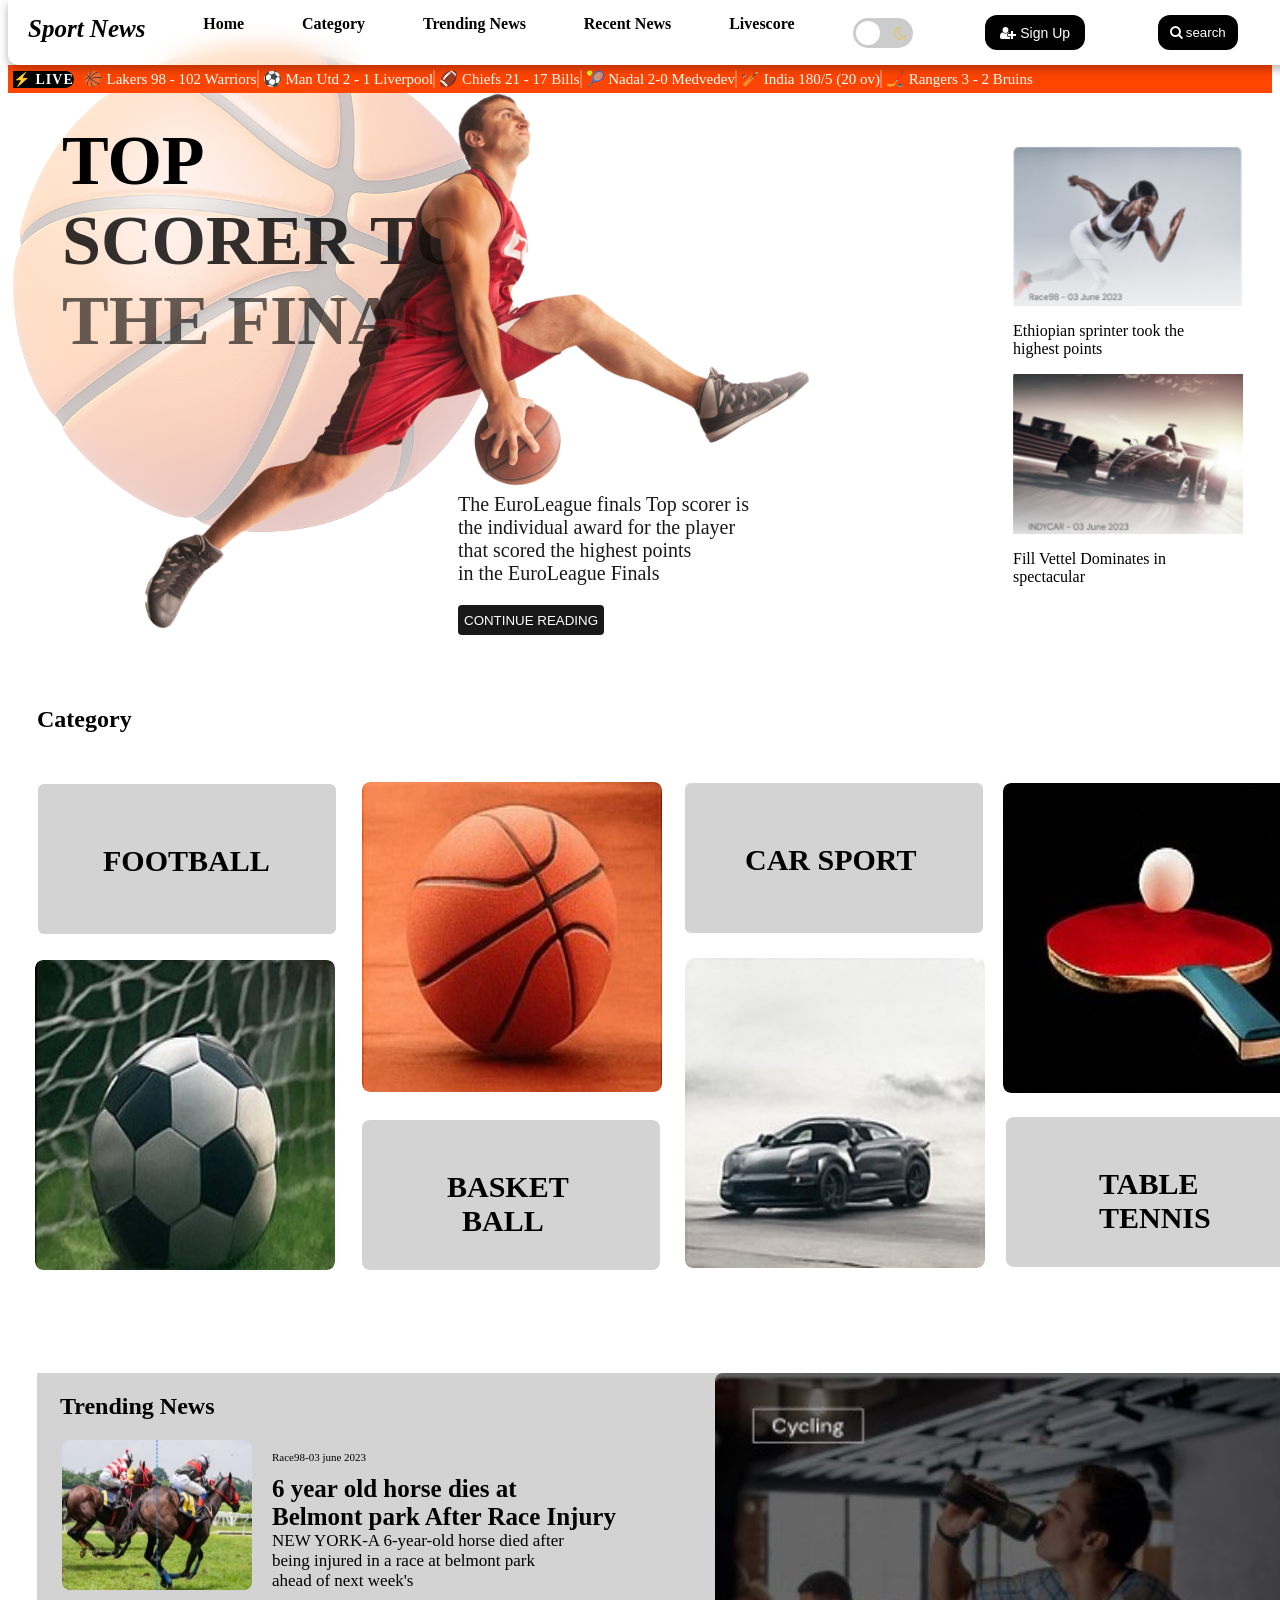
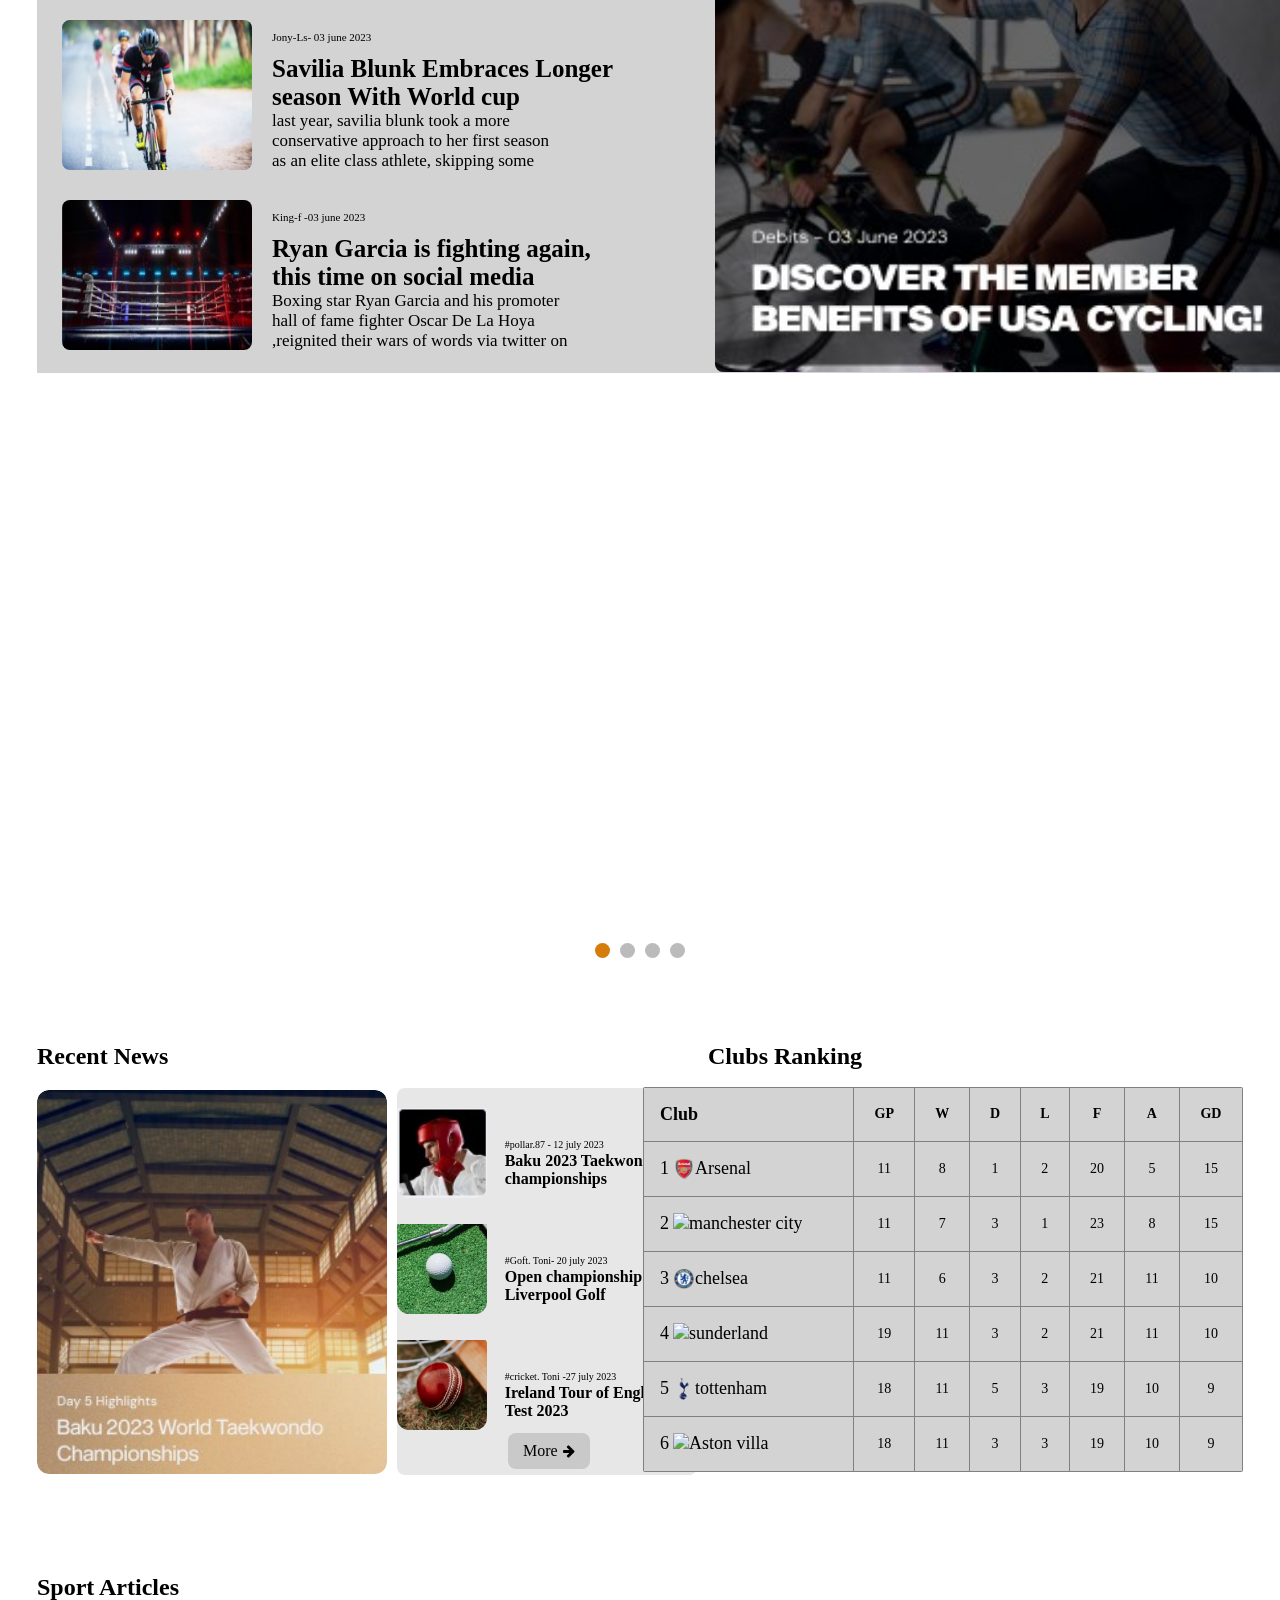
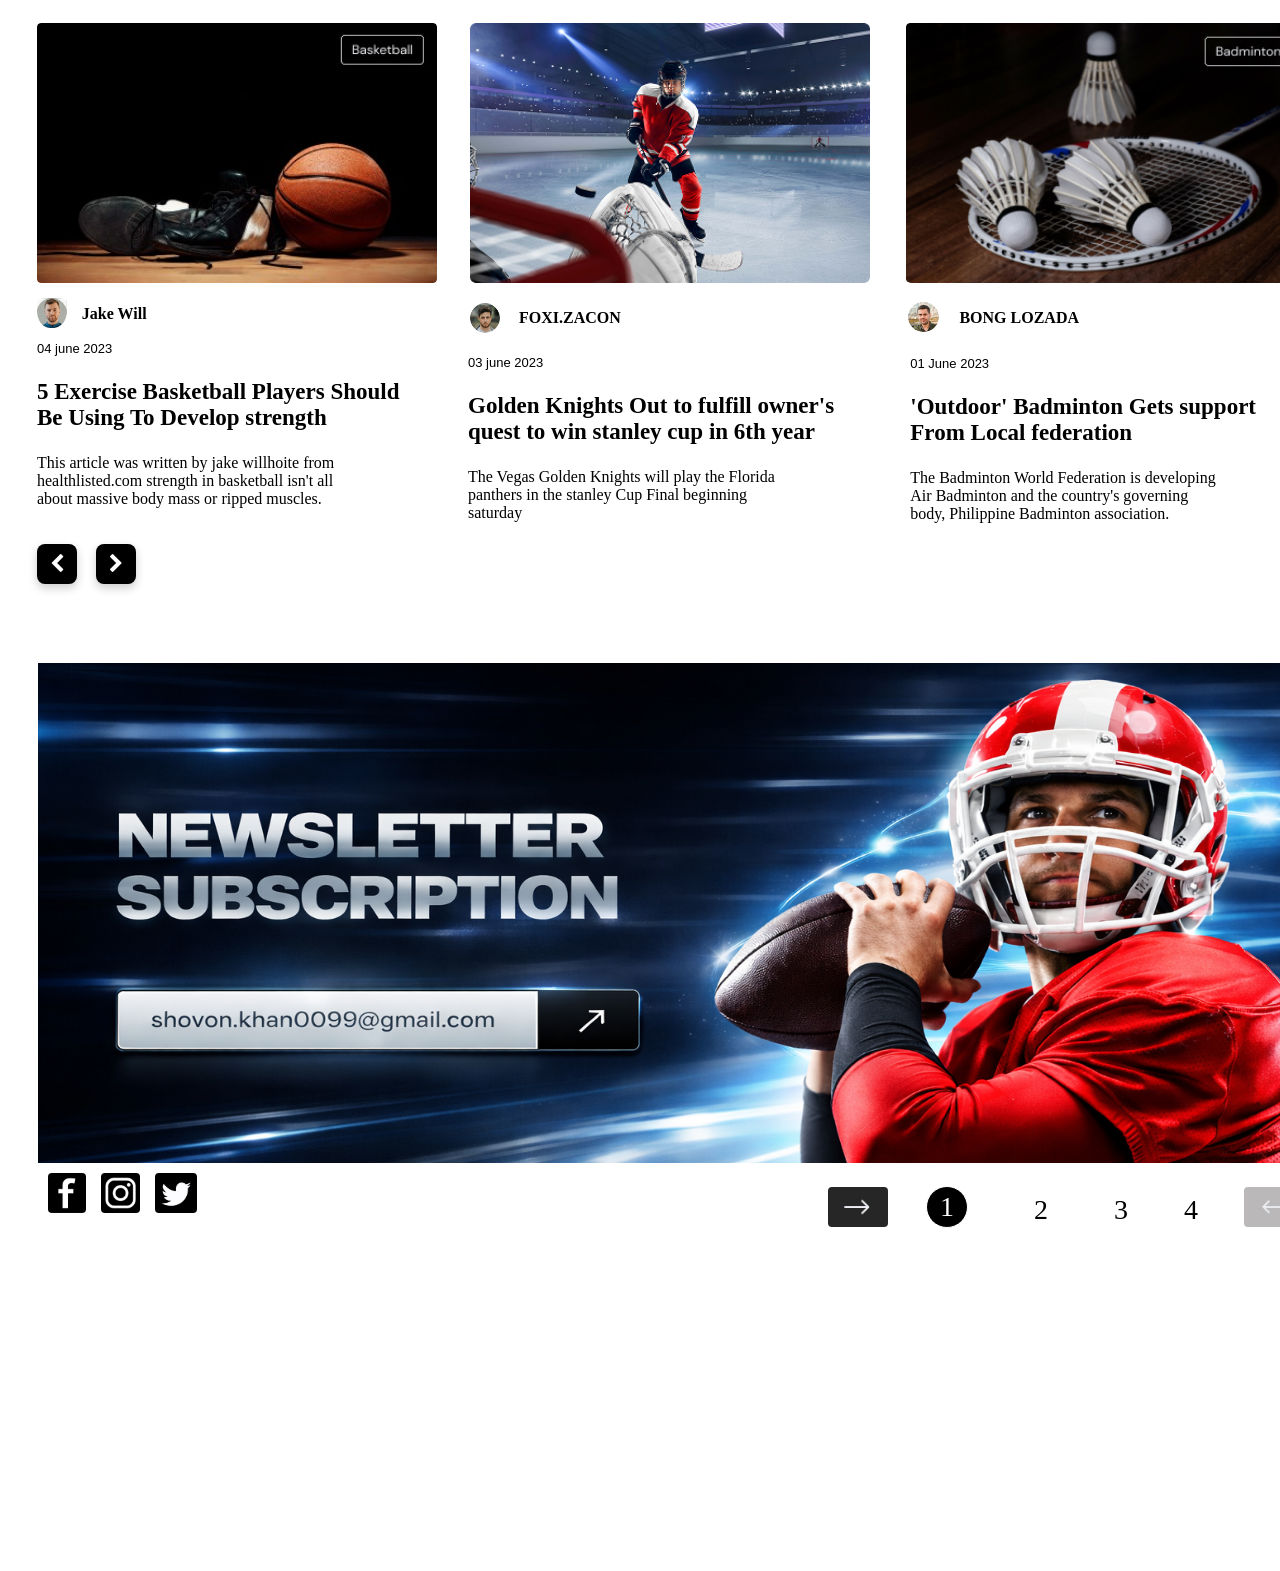
==== commit a2552f10: "fix images" ====
--- a/index.html
+++ b/index.html
@@ -51,7 +51,7 @@
 
         <!-- Hero Section -->
         <div class="hero-section">
-            <img src="../Image/main ball3.png" alt="" class="heroball">
+            <img src="Image/main ball3.png" alt="" class="heroball">
             <div class="hero-title">
                 <h1 id="hero-headline">
                     <span class="title-word  word1">TOP </span> <br>
@@ -61,7 +61,7 @@
                 </h1>
             </div>
             <div class="hero-overlay">
-                <img src="../Image/basketball player.png" alt="" class="hero-basketball-img">
+                <img src="Image/basketball player.png" alt="" class="hero-basketball-img">
                 <div class="hero-text-box">
                     <p>
                         The EuroLeague finals Top scorer is <br>
@@ -76,11 +76,11 @@
             <p id="invisible1"></p>
             <div class="side-articles">
                 <div class="side-articles-img1">
-                    <img src="../Image/relome.png" alt="" class="side-article-img">
+                    <img src="Image/relome.png" alt="" class="side-article-img">
                 </div>
                 <p class="font"> Ethiopian sprinter took the <br> highest points</p>
                 <div class="side-articles-img2">
-                    <img src="../Image/selome.png" alt="" class="side-article-img">
+                    <img src="Image/selome.png" alt="" class="side-article-img">
                 </div>
                 <p class="font">Fill Vettel Dominates in <br> spectacular</p>
             </div>
@@ -94,12 +94,12 @@
                     <h3 class="football-label">FOOTBALL</h3>
                 </div>
                 <div class="fbal-Container">
-                    <img src="../Image/fbal.jpg" alt="" class="football-img">
+                    <img src="Image/fbal.jpg" alt="" class="football-img">
                 </div>
             </div>
             <div>
                 <div class="basktcontainer">
-                    <img src="../Image/baskball.jpg" alt="" class="basketball-img">
+                    <img src="Image/baskball.jpg" alt="" class="basketball-img">
                 </div>
                 <div class="bbal-label-container">
                     <h3 class="basketball-label">BASKET <br><span style="margin-left:15px;">BALL</span></h3>
@@ -110,12 +110,12 @@
                     <h3 class="car-label">CAR SPORT</h3>
                 </div>
                 <div class="carblowup">
-                    <img src="../Image/car.jpg" alt="" class="car-img">
+                    <img src="Image/car.jpg" alt="" class="car-img">
                 </div>
             </div>
             <div>
                 <div class="tennis-blowup">
-                    <img src="../Image/tableten.jpg" alt="" class="tennis-img">
+                    <img src="Image/tableten.jpg" alt="" class="tennis-img">
                 </div>
                 <div class="tlabel-blowup">
                     <h3 class="tennis-label">TABLE <br> <span>TENNIS</span></h3>
@@ -128,7 +128,7 @@
             <h2 class="trending-title">Trending News</h2>
             <div>
                 <div class="trending-item">
-                    <img src="../Image/best.jpg" alt="" class="trending-img">
+                    <img src="Image/best.jpg" alt="" class="trending-img">
                     <p class="trending-meta">Race98-03 june 2023 <br><br>
                         <span class="trending-headline">6 year old horse dies at <br> Belmont park After Race
                             Injury</span><br>
@@ -137,7 +137,7 @@
                     </p>
                 </div><br>
                 <div class="trending-item">
-                    <img src="../Image/awesome.jpg" alt="" class="trending-img">
+                    <img src="Image/awesome.jpg" alt="" class="trending-img">
                     <p class="trending-meta">Jony-Ls- 03 june 2023 <br><br>
                         <span class="trending-headline">Savilia Blunk Embraces Longer <br> season With World
                             cup</span><br>
@@ -146,7 +146,7 @@
                     </p>
                 </div><br>
                 <div class="trending-item">
-                    <img src="../Image/perfect.jpg" alt="" class="trending-img">
+                    <img src="Image/perfect.jpg" alt="" class="trending-img">
                     <p class="trending-meta">King-f -03 june 2023 <br><br>
                         <span class="trending-headline">Ryan Garcia is fighting again,<br> this time on social
                             media</span><br>
@@ -155,7 +155,7 @@
                     </p>
                 </div>
                 <div class="trending-featured">
-                    <img src="../Image/original.jpg" alt="" class="featured-img">
+                    <img src="Image/original.jpg" alt="" class="featured-img">
                 </div>
             </div>
         </div>
@@ -172,7 +172,7 @@
         <div>
             <h2 class="recent-title">Recent News <span class="club-rank-title">Clubs Ranking</span></h2>
             <div class="fnews-img-container">
-                <img src="../Image/baku.jpg" alt="" class="featured-news-img" id="baku-img">
+                <img src="Image/baku.jpg" alt="" class="featured-news-img" id="baku-img">
             </div>
             <div id="sports-articles-container">
                 <h2 class="sports-articles-title" id="sports-articles">Sport Articles</h2>
@@ -182,18 +182,18 @@
         <div class="news-sidebar">
             <div class="news-item  item1">
                 <div class="news-thumb-Container">
-                    <img src="../Image/party.jpg" alt="" class="news-thumb">
+                    <img src="Image/party.jpg" alt="" class="news-thumb">
                 </div>
                 <p class="news-title-sm"><span class="news-meta">#pollar.87 - 12 july 2023</span> <br> Baku 2023
                     Taekwondo <br> championships</p>
             </div>
             <div class="news-item">
-                <img src="../Image/kl.jpg" alt="" class="news-thumb">
+                <img src="Image/kl.jpg" alt="" class="news-thumb">
                 <p class="news-title-sm"><span class="news-meta">#Goft. Toni- 20 july 2023</span> <br> Open championship
                     Royal Liverpool Golf</p>
             </div>
             <div class="news-item">
-                <img src="../Image/josh.jpg" alt="" class="news-thumb">
+                <img src="Image/josh.jpg" alt="" class="news-thumb">
                 <p class="news-title-sm"><span class="news-meta">#cricket. Toni -27 july 2023</span> <br> Ireland Tour
                     of England <br> Test 2023</p>
             </div>
@@ -214,7 +214,7 @@
                     <th>GD</th>
                 </tr>
                 <tr>
-                    <td class="club-cell"><span>1</span><img src="../Image/arsenal.png"
+                    <td class="club-cell"><span>1</span><img src="Image/arsenal.png"
                             class="club-icon"><span>Arsenal</span></td>
                     <td>11</td>
                     <td>8</td>
@@ -225,7 +225,7 @@
                     <td>15</td>
                 </tr>
                 <tr>
-                    <td class="club-cell"><span>2</span><img src="../IMAGE/mancity.png"
+                    <td class="club-cell"><span>2</span><img src="IMAGE/mancity.png"
                             class="club-icon"><span>manchester city</span></td>
                     <td>11</td>
                     <td>7</td>
@@ -236,7 +236,7 @@
                     <td>15</td>
                 </tr>
                 <tr>
-                    <td class="club-cell"><span>3</span><img src="../Image/chelsea.png"
+                    <td class="club-cell"><span>3</span><img src="Image/chelsea.png"
                             class="club-icon"><span>chelsea</span></td>
                     <td>11</td>
                     <td>6</td>
@@ -247,7 +247,7 @@
                     <td>10</td>
                 </tr>
                 <tr>
-                    <td class="club-cell"><span>4</span><img src="../IMAGE/sunny.png"
+                    <td class="club-cell"><span>4</span><img src="IMAGE/sunny.png"
                             class="club-icon"><span>sunderland</span></td>
                     <td>19</td>
                     <td>11</td>
@@ -258,7 +258,7 @@
                     <td>10</td>
                 </tr>
                 <tr>
-                    <td class="club-cell"><span>5</span><img src="../Image/totenham x.png"
+                    <td class="club-cell"><span>5</span><img src="Image/totenham x.png"
                             class="club-icon"><span>tottenham</span></td>
                     <td>18</td>
                     <td>11</td>
@@ -269,7 +269,7 @@
                     <td>9</td>
                 </tr>
                 <tr>
-                    <td class="club-cell"><span>6</span><img src="../IMAGE/aston villa.png"
+                    <td class="club-cell"><span>6</span><img src="IMAGE/aston villa.png"
                             class="club-icon"><span>Aston villa</span></td>
                     <td>18</td>
                     <td>11</td>
@@ -321,9 +321,9 @@
 
         <div class="article-card right-article">
             <div class="third">
-                <img src="../Image/coned.png" alt="" class="right-img">
-            </div>
-            <img src="../Image/thirdguy.jpg" alt="" class="right-author-avatar">
+                <img src="Image/coned.png" alt="" class="right-img">
+            </div>
+            <img src="Image/thirdguy.jpg" alt="" class="right-author-avatar">
             <span class="right-author-name">BONG LOZADA</span>
             <div class="right-content">
                 <p class="article-date">01 June 2023</p>
